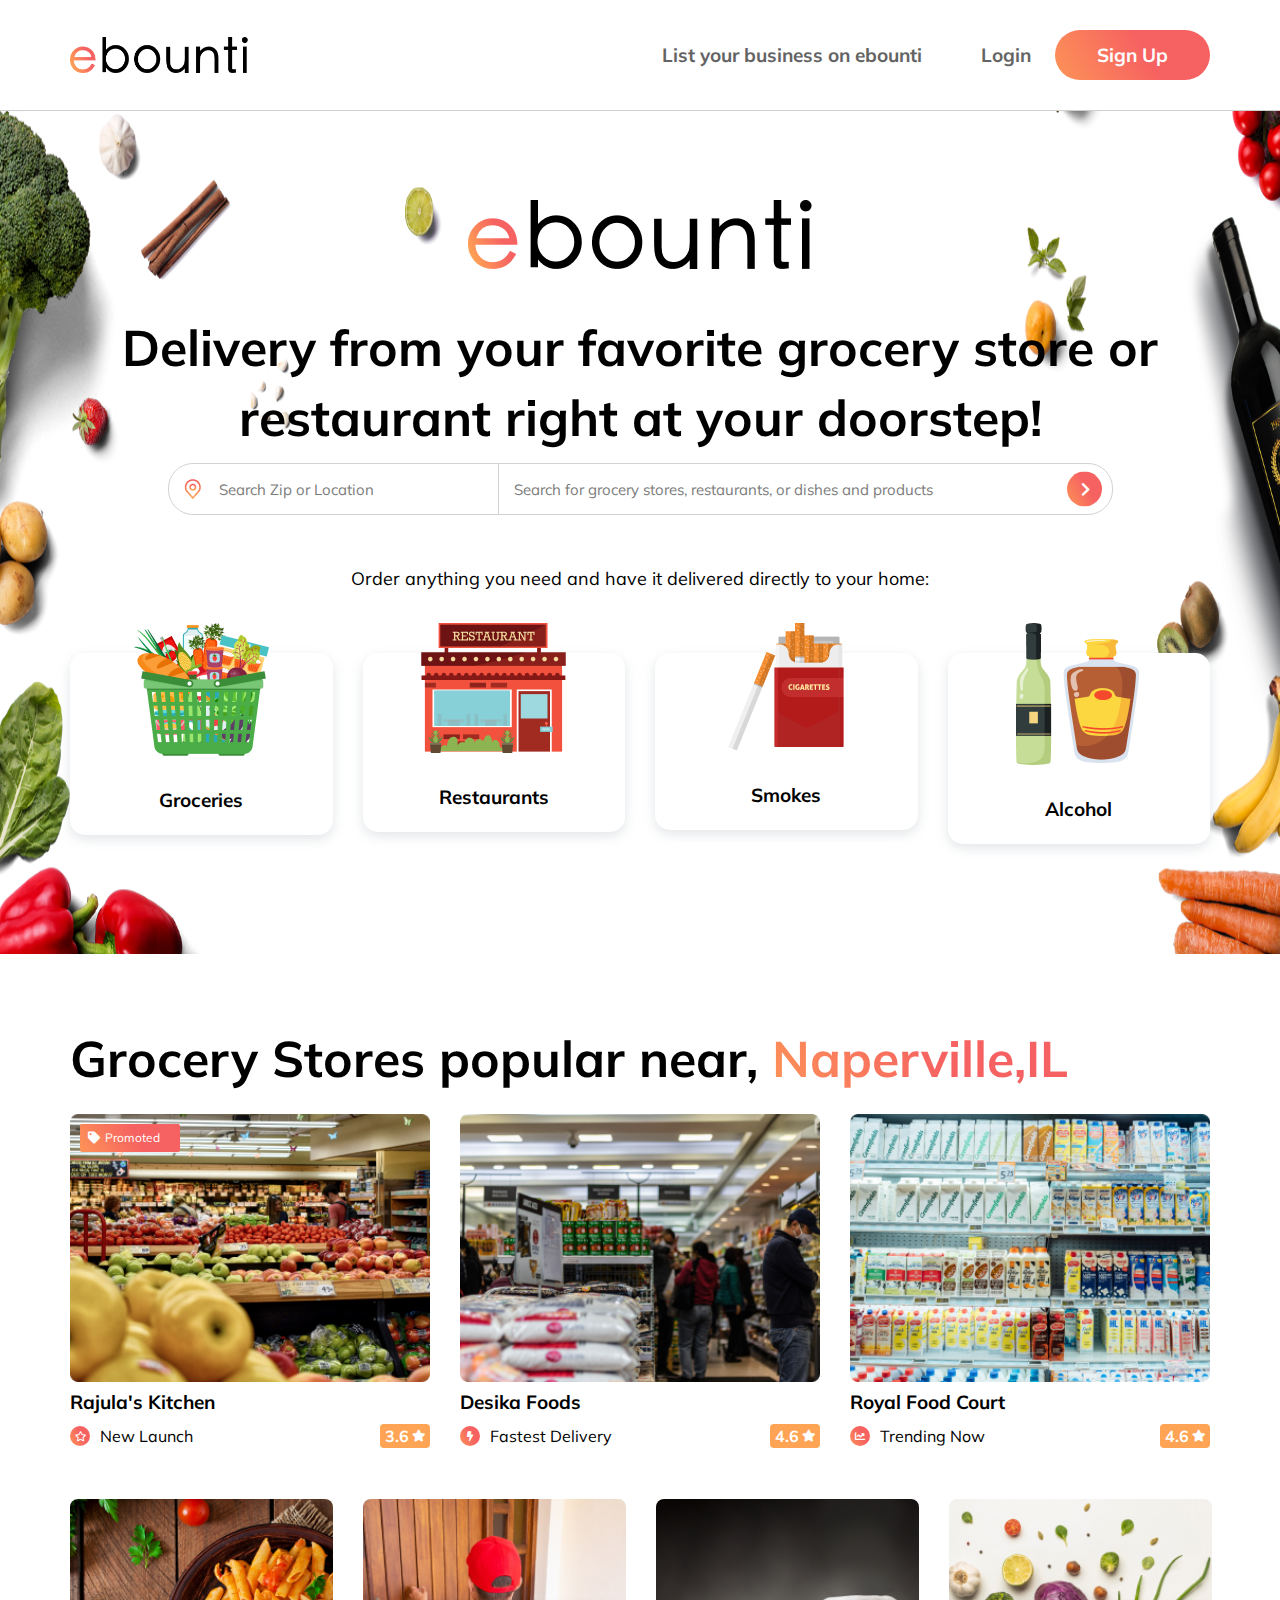
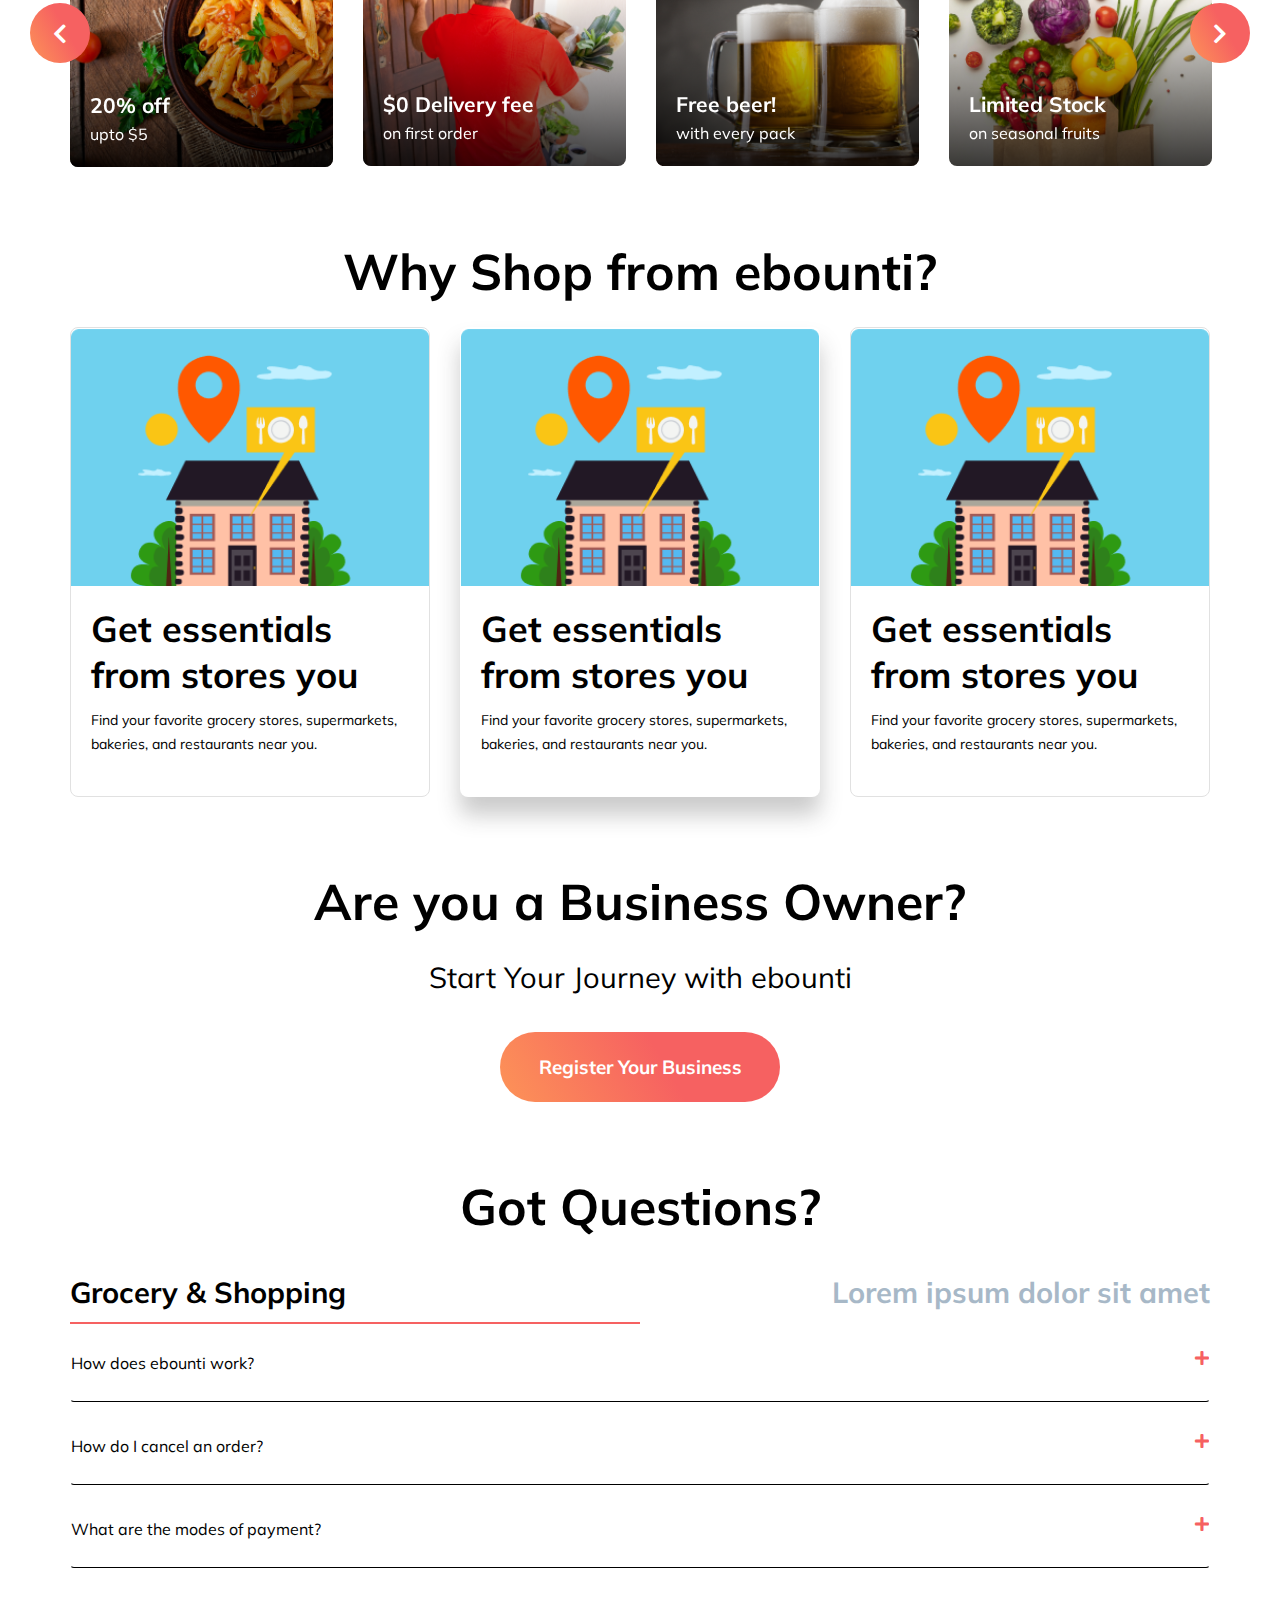
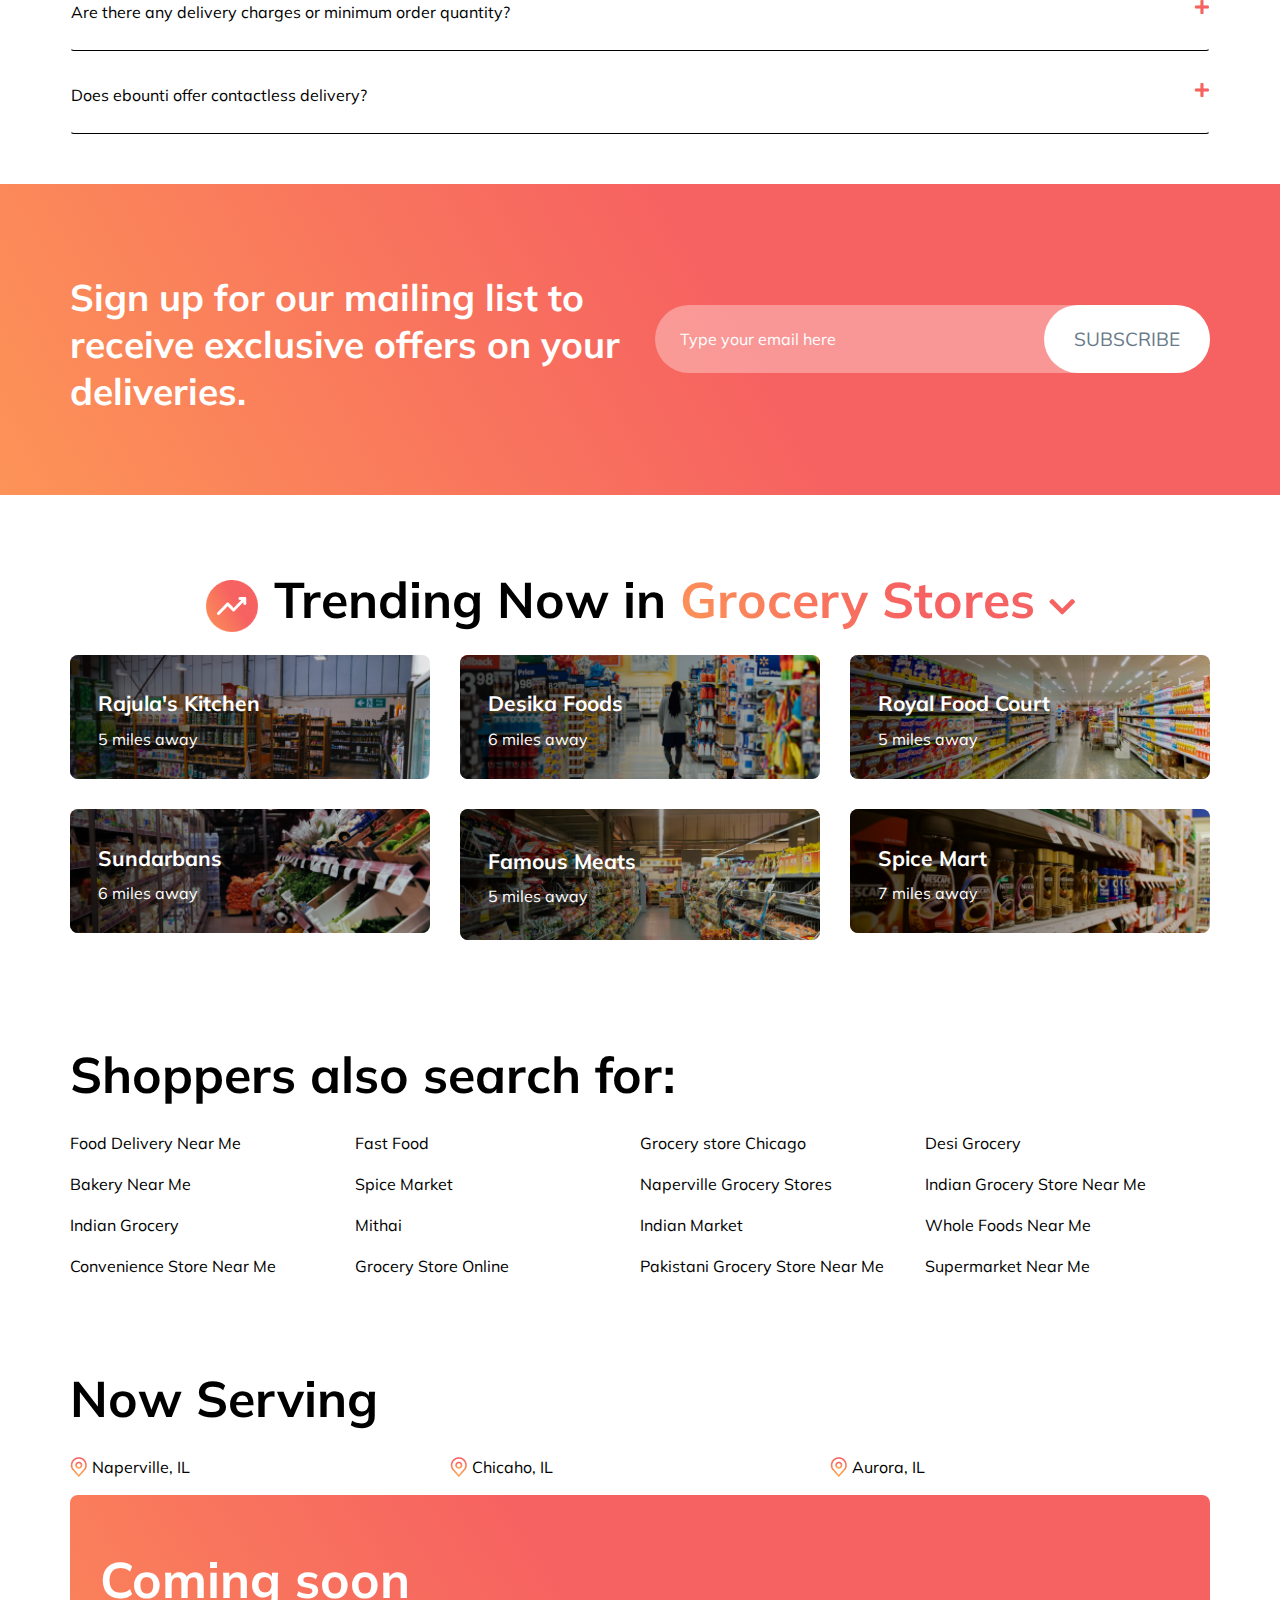
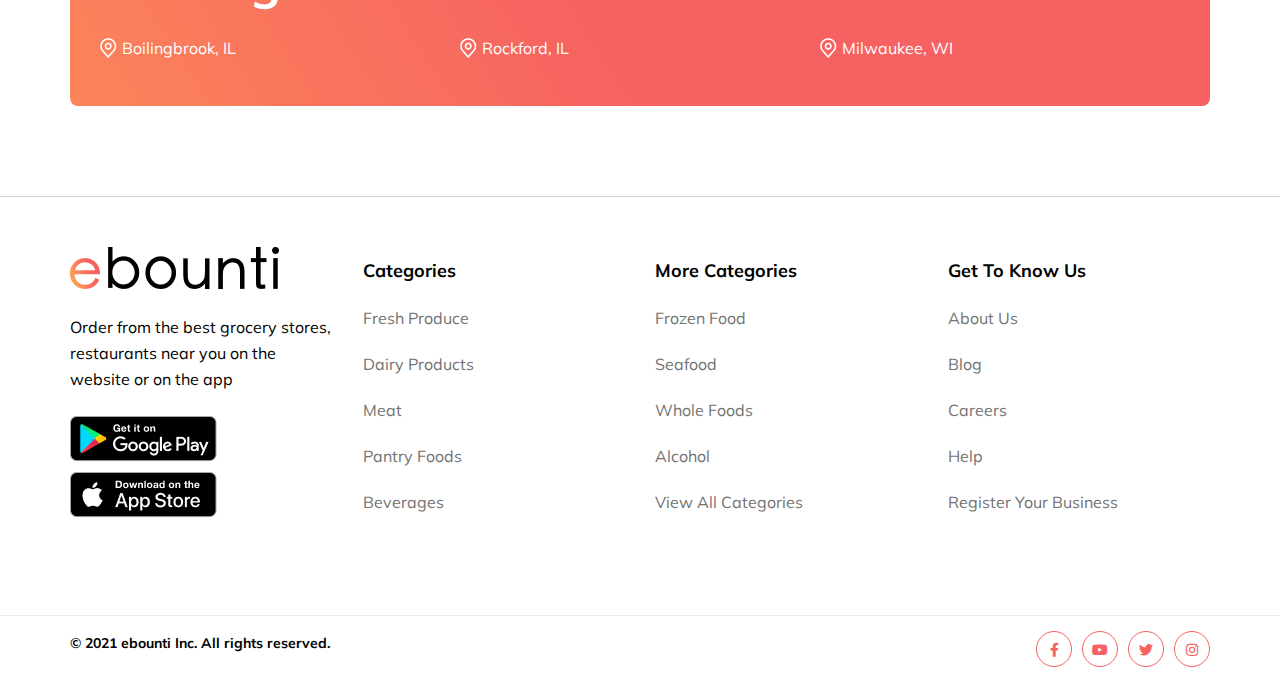
==== index.html @ 3bdd0baf "start project" ====
<!DOCTYPE html>
<html lang="en">
    <head>
        <meta charset="UTF-8" />
        <meta http-equiv="X-UA-Compatible" content="IE=edge" />
        <meta name="viewport" content="width=device-width, initial-scale=1.0" />
        <title>ebounti</title>

        <link rel="stylesheet" href="assets/css/bootstrap.min.css" />
        <link rel="stylesheet" href="assets/css/all.min.css" />
        <link rel="stylesheet" href="assets/css/slick.css" />
        <link rel="stylesheet" href="assets/css/venobox.min.css" />

        <!-- Main CSS -->
        <link rel="stylesheet" href="assets/css/style.css" />

        <!-- Favicon -->
        <link rel="shortcut icon" href="assets/images/favicon.png" type="image/x-icon" />
    </head>
    <body>
        <!-- Header start -->
        <header class="header">
            <div class="container">
                <div class="main-nav">
                    <div class="logo">
                        <a href="index.html">
                            <img src="assets/images/logo.png" alt="brand logo" />
                        </a>
                    </div>
                    <nav class="nav">
                        <ul>
                            <li><a href="#">List your business on ebounti </a></li>
                            <li><a class="login" href="#">Login</a></li>
                            <li><a class="signup" href="#">Sign Up</a></li>
                        </ul>
                    </nav>
                </div>
            </div>
        </header>
        <!-- Header end -->

        <!-- Banner start -->
        <section class="banner" style="background-image: url(assets/images/banner-bg.png);">
            <div class="container">
                <div class="logo text-center">
                    <a href="index.html">
                        <img src="assets/images/logo.png" alt="brand logo" />
                    </a>
                </div>
                <div class="text text-center">
                    <h1>Delivery from your favorite grocery store or restaurant right at your doorstep!</h1>
                </div>

                <form method="POST" class="row">
                    <div class="col-lg-10 col-lg-offset-1">
                        <div class="search">
                            <div class="location">
                                <img src="assets/images/location.png" alt="location icon" />
                                <input type="text" placeholder="Search Zip or Location" />
                                <button class="hidden-lg" type="button"><i class="fas fa-chevron-right"></i></button>
                            </div>
                            <div class="product">
                                <input type="text" placeholder="Search for grocery stores, restaurants, or dishes and products" />
                                <button type="button"><i class="fas fa-chevron-right"></i></button>
                            </div>
                        </div>
                    </div>
                </form>

                <div class="category">
                    <h4 class="text-center">Order anything you need and have it delivered directly to your home:</h4>
                    <div class="row">
                        <div class="col-lg-3">
                            <a href="#">
                                <div class="category-item">
                                    <img src="assets/images/cat-1.png" alt="category item" />
                                    <h3>Groceries</h3>
                                </div>
                            </a>
                        </div>
                        <div class="col-lg-3">
                            <a href="#">
                                <div class="category-item">
                                    <img src="assets/images/cat-2.png" alt="category item" />
                                    <h3>Restaurants</h3>
                                </div>
                            </a>
                        </div>
                        <div class="col-lg-3">
                            <a href="#">
                                <div class="category-item">
                                    <img src="assets/images/cat-3.png" alt="category item" />
                                    <h3>Smokes</h3>
                                </div>
                            </a>
                        </div>
                        <div class="col-lg-3">
                            <a href="#">
                                <div class="category-item">
                                    <img src="assets/images/cat-4.png" alt="category item" />
                                    <h3>Alcohol</h3>
                                </div>
                            </a>
                        </div>
                    </div>
                </div>
            </div>
        </section>
        <!-- Banner end -->

        <!-- Store start -->
        <section class="store">
            <div class="container">
                <div class="section-title">
                    <h2>Grocery Stores popular near, <span>Naperville,IL</span></h2>
                </div>
                <div class="row populer-near">
                    <div class="col-xs-4">
                        <div class="store-item">
                            <div class="img">
                                <span class="promoted">
                                    <i class="fas fa-tag"></i>
                                    <span>Promoted</span>
                                </span>
                                <a href="#">
                                    <img src="assets/images/shop-1.png" alt="shop image" />
                                </a>
                            </div>
                            <div class="text">
                                <h4>
                                    <a href="#">Rajula's Kitchen</a>
                                </h4>
                                <div class="bottom">
                                    <i class="far fa-star"></i>
                                    <p>New Launch</p>
                                    <div class="stars">
                                        <span>3.6</span>
                                        <i class="fas fa-star"></i>
                                    </div>
                                </div>
                            </div>
                        </div>
                    </div>
                    <div class="col-xs-4">
                        <div class="store-item">
                            <div class="img">
                                <a href="#">
                                    <img src="assets/images/shop-2.png" alt="shop image" />
                                </a>
                            </div>
                            <div class="text">
                                <h4>
                                    <a href="#">Desika Foods</a>
                                </h4>
                                <div class="bottom">
                                    <i class="fas fa-bolt"></i>
                                    <p>Fastest Delivery</p>
                                    <div class="stars">
                                        <span>4.6</span>
                                        <i class="fas fa-star"></i>
                                    </div>
                                </div>
                            </div>
                        </div>
                    </div>
                    <div class="col-xs-4">
                        <div class="store-item">
                            <div class="img">
                                <a href="#">
                                    <img src="assets/images/shop-3.png" alt="shop image" />
                                </a>
                            </div>
                            <div class="text">
                                <h4>
                                    <a href="#">Royal Food Court</a>
                                </h4>
                                <div class="bottom">
                                    <i class="fas fa-chart-line"></i>
                                    <p>Trending Now</p>
                                    <div class="stars">
                                        <span>4.6</span>
                                        <i class="fas fa-star"></i>
                                    </div>
                                </div>
                            </div>
                        </div>
                    </div>
                </div>
                <div class="row slider">
                    <div class="col">
                        <a href="#">
                            <div class="img">
                                <img src="assets/images/fa-1.png" alt="facility" />
                                <div class="overlay">
                                    <div class="text">
                                        <h4>20% off</h4>
                                        <p>upto $5</p>
                                    </div>
                                </div>
                            </div>
                        </a>
                    </div>
                    <div class="col">
                        <a href="#">
                            <div class="img">
                                <img src="assets/images/fa-2.png" alt="facility" />
                                <div class="overlay">
                                    <div class="text">
                                        <h4>$0 Delivery fee</h4>
                                        <p>on first order</p>
                                    </div>
                                </div>
                            </div>
                        </a>
                    </div>
                    <div class="col">
                        <a href="#">
                            <div class="img">
                                <img src="assets/images/fa-3.png" alt="facility" />
                                <div class="overlay">
                                    <div class="text">
                                        <h4>Free beer!</h4>
                                        <p>with every pack</p>
                                    </div>
                                </div>
                            </div>
                        </a>
                    </div>
                    <div class="col">
                        <a href="#">
                            <div class="img">
                                <img src="assets/images/fa-4.png" alt="facility" />
                                <div class="overlay">
                                    <div class="text">
                                        <h4>Limited Stock</h4>
                                        <p>on seasonal fruits</p>
                                    </div>
                                </div>
                            </div>
                        </a>
                    </div>

                    <div class="col">
                        <a href="#">
                            <div class="img">
                                <img src="assets/images/fa-2.png" alt="facility" />
                                <div class="overlay">
                                    <div class="text">
                                        <h4>$0 Delivery fee</h4>
                                        <p>on first order</p>
                                    </div>
                                </div>
                            </div>
                        </a>
                    </div>
                </div>
            </div>
        </section>
        <!-- Store end -->

        <!-- Why shop start -->
        <section class="why-shop">
            <div class="container">
                <div class="section-title">
                    <h2 class="text-center">Why Shop from ebounti?</h2>
                </div>
                <div class="row">
                    <div class="col-lg-4">
                        <div class="why-shop-item">
                            <a href="#">
                                <div class="img">
                                    <img src="assets/images/why-shop-1.png" alt="why shop image" />
                                </div>
                                <div class="text">
                                    <h4>
                                        Get essentials from stores you
                                    </h4>
                                    <p>Find your favorite grocery stores, supermarkets, bakeries, and restaurants near you.</p>
                                </div>
                            </a>
                        </div>
                    </div>
                    <div class="col-lg-4">
                        <div class="why-shop-item active">
                            <a href="#">
                                <div class="img">
                                    <img src="assets/images/why-shop-1.png" alt="why shop image" />
                                </div>
                                <div class="text">
                                    <h4>
                                        Get essentials from stores you
                                    </h4>
                                    <p>Find your favorite grocery stores, supermarkets, bakeries, and restaurants near you.</p>
                                </div>
                            </a>
                        </div>
                    </div>
                    <div class="col-lg-4">
                        <div class="why-shop-item">
                            <a href="#">
                                <div class="img">
                                    <img src="assets/images/why-shop-1.png" alt="why shop image" />
                                </div>
                                <div class="text">
                                    <h4>
                                        Get essentials from stores you
                                    </h4>
                                    <p>Find your favorite grocery stores, supermarkets, bakeries, and restaurants near you.</p>
                                </div>
                            </a>
                        </div>
                    </div>
                </div>
            </div>
        </section>
        <!-- Why shop end -->

        <!-- Register start -->
        <section class="register-area">
            <div class="container">
                <div class="section-title">
                    <h2 class="text-center">Are you a Business Owner?</h2>
                </div>
                <div class="text text-center">
                    <p>Start Your Journey with ebounti</p>
                    <a href="#">Register Your Business</a>
                </div>
            </div>
        </section>
        <!-- Register end -->

        <!-- FAQ start -->
        <section class="faq">
            <div class="container">
                <div class="section-title">
                    <h2 class="text-center">Got Questions?</h2>
                </div>

                <div class="question-tab">
                    <ul>
                        <li data-tab="one" class="active">Grocery & Shopping</li>
                        <li data-tab="two">Lorem ipsum dolor sit amet</li>
                    </ul>
                </div>

                <div class="question-content">
                    <div class="question-group one active">
                        <div class="panel-group" id="accordion">
                            <div class="panel panel-default">
                                <div class="panel-heading">
                                    <a class="accordion-toggle" data-toggle="collapse" data-parent="#accordion" href="#one">
                                        <span>How does ebounti work?</span>
                                        <i class="fas fa-plus"></i>
                                    </a>
                                </div>
                                <div id="one" class="panel-collapse collapse">
                                    <div class="panel-body">
                                        Anim pariatur cliche reprehenderit, enim eiusmod high life accusamus terry richardson ad squid. 3 wolf moon officia aute, non cupidatat skateboard dolor brunch. Food truck quinoa nesciunt laborum
                                        eiusmod. Brunch 3 wolf moon tempor, sunt aliqua put a bird on it squid single-origin coffee nulla assumenda shoreditch et. Nihil anim keffiyeh helvetica, craft beer labore wes anderson cred nesciunt
                                        sapiente ea proident. Ad vegan excepteur butcher vice lomo. Leggings occaecat craft beer farm-to-table, raw denim aesthetic synth nesciunt you probably haven't heard of them accusamus labore
                                        sustainable VHS.
                                    </div>
                                </div>
                            </div>
                            <div class="panel panel-default">
                                <div class="panel-heading">
                                    <a class="accordion-toggle" data-toggle="collapse" data-parent="#accordion" href="#two">
                                        <span>How do I cancel an order?</span>
                                        <i class="fas fa-plus"></i>
                                    </a>
                                </div>
                                <div id="two" class="panel-collapse collapse">
                                    <div class="panel-body">
                                        Anim pariatur cliche reprehenderit, enim eiusmod high life accusamus terry richardson ad squid. 3 wolf moon officia aute, non cupidatat skateboard dolor brunch. Food truck quinoa nesciunt laborum
                                        eiusmod. Brunch 3 wolf moon tempor, sunt aliqua put a bird on it squid single-origin coffee nulla assumenda shoreditch et. Nihil anim keffiyeh helvetica, craft beer labore wes anderson cred nesciunt
                                        sapiente ea proident. Ad vegan excepteur butcher vice lomo. Leggings occaecat craft beer farm-to-table, raw denim aesthetic synth nesciunt you probably haven't heard of them accusamus labore
                                        sustainable VHS.
                                    </div>
                                </div>
                            </div>
                            <div class="panel panel-default">
                                <div class="panel-heading">
                                    <a class="accordion-toggle" data-toggle="collapse" data-parent="#accordion" href="#three">
                                        <span>What are the modes of payment?</span>
                                        <i class="fas fa-plus"></i>
                                    </a>
                                </div>
                                <div id="three" class="panel-collapse collapse">
                                    <div class="panel-body">
                                        Anim pariatur cliche reprehenderit, enim eiusmod high life accusamus terry richardson ad squid. 3 wolf moon officia aute, non cupidatat skateboard dolor brunch. Food truck quinoa nesciunt laborum
                                        eiusmod. Brunch 3 wolf moon tempor, sunt aliqua put a bird on it squid single-origin coffee nulla assumenda shoreditch et. Nihil anim keffiyeh helvetica, craft beer labore wes anderson cred nesciunt
                                        sapiente ea proident. Ad vegan excepteur butcher vice lomo. Leggings occaecat craft beer farm-to-table, raw denim aesthetic synth nesciunt you probably haven't heard of them accusamus labore
                                        sustainable VHS.
                                    </div>
                                </div>
                            </div>
                            <div class="panel panel-default">
                                <div class="panel-heading">
                                    <a class="accordion-toggle" data-toggle="collapse" data-parent="#accordion" href="#four">
                                        <span>Are there any delivery charges or minimum order quantity?</span>
                                        <i class="fas fa-plus"></i>
                                    </a>
                                </div>
                                <div id="four" class="panel-collapse collapse">
                                    <div class="panel-body">
                                        Anim pariatur cliche reprehenderit, enim eiusmod high life accusamus terry richardson ad squid. 3 wolf moon officia aute, non cupidatat skateboard dolor brunch. Food truck quinoa nesciunt laborum
                                        eiusmod. Brunch 3 wolf moon tempor, sunt aliqua put a bird on it squid single-origin coffee nulla assumenda shoreditch et. Nihil anim keffiyeh helvetica, craft beer labore wes anderson cred nesciunt
                                        sapiente ea proident. Ad vegan excepteur butcher vice lomo. Leggings occaecat craft beer farm-to-table, raw denim aesthetic synth nesciunt you probably haven't heard of them accusamus labore
                                        sustainable VHS.
                                    </div>
                                </div>
                            </div>
                            <div class="panel panel-default">
                                <div class="panel-heading">
                                    <a class="accordion-toggle" data-toggle="collapse" data-parent="#accordion" href="#five">
                                        <span>Does ebounti offer contactless delivery?</span>
                                        <i class="fas fa-plus"></i>
                                    </a>
                                </div>
                                <div id="five" class="panel-collapse collapse">
                                    <div class="panel-body">
                                        Anim pariatur cliche reprehenderit, enim eiusmod high life accusamus terry richardson ad squid. 3 wolf moon officia aute, non cupidatat skateboard dolor brunch. Food truck quinoa nesciunt laborum
                                        eiusmod. Brunch 3 wolf moon tempor, sunt aliqua put a bird on it squid single-origin coffee nulla assumenda shoreditch et. Nihil anim keffiyeh helvetica, craft beer labore wes anderson cred nesciunt
                                        sapiente ea proident. Ad vegan excepteur butcher vice lomo. Leggings occaecat craft beer farm-to-table, raw denim aesthetic synth nesciunt you probably haven't heard of them accusamus labore
                                        sustainable VHS.
                                    </div>
                                </div>
                            </div>
                        </div>
                    </div>
                    <div class="question-group two">
                        <div class="panel-group" id="accordion-2">
                            <div class="panel panel-default">
                                <div class="panel-heading">
                                    <a class="accordion-toggle" data-toggle="collapse" data-parent="#accordion-2" href="#nine">
                                        <span>Are there any delivery charges or minimum order quantity?</span>
                                        <i class="fas fa-plus"></i>
                                    </a>
                                </div>
                                <div id="nine" class="panel-collapse collapse">
                                    <div class="panel-body">
                                        Anim pariatur cliche reprehenderit, enim eiusmod high life accusamus terry richardson ad squid. 3 wolf moon officia aute, non cupidatat skateboard dolor brunch. Food truck quinoa nesciunt laborum
                                        eiusmod. Brunch 3 wolf moon tempor, sunt aliqua put a bird on it squid single-origin coffee nulla assumenda shoreditch et. Nihil anim keffiyeh helvetica, craft beer labore wes anderson cred nesciunt
                                        sapiente ea proident. Ad vegan excepteur butcher vice lomo. Leggings occaecat craft beer farm-to-table, raw denim aesthetic synth nesciunt you probably haven't heard of them accusamus labore
                                        sustainable VHS.
                                    </div>
                                </div>
                            </div>
                            <div class="panel panel-default">
                                <div class="panel-heading">
                                    <a class="accordion-toggle" data-toggle="collapse" data-parent="#accordion-2" href="#seven">
                                        <span>How do I cancel an order?</span>
                                        <i class="fas fa-plus"></i>
                                    </a>
                                </div>
                                <div id="seven" class="panel-collapse collapse">
                                    <div class="panel-body">
                                        Anim pariatur cliche reprehenderit, enim eiusmod high life accusamus terry richardson ad squid. 3 wolf moon officia aute, non cupidatat skateboard dolor brunch. Food truck quinoa nesciunt laborum
                                        eiusmod. Brunch 3 wolf moon tempor, sunt aliqua put a bird on it squid single-origin coffee nulla assumenda shoreditch et. Nihil anim keffiyeh helvetica, craft beer labore wes anderson cred nesciunt
                                        sapiente ea proident. Ad vegan excepteur butcher vice lomo. Leggings occaecat craft beer farm-to-table, raw denim aesthetic synth nesciunt you probably haven't heard of them accusamus labore
                                        sustainable VHS.
                                    </div>
                                </div>
                            </div>
                            <div class="panel panel-default">
                                <div class="panel-heading">
                                    <a class="accordion-toggle" data-toggle="collapse" data-parent="#accordion-2" href="#six">
                                        <span>How does ebounti work?</span>
                                        <i class="fas fa-plus"></i>
                                    </a>
                                </div>
                                <div id="six" class="panel-collapse collapse">
                                    <div class="panel-body">
                                        Anim pariatur cliche reprehenderit, enim eiusmod high life accusamus terry richardson ad squid. 3 wolf moon officia aute, non cupidatat skateboard dolor brunch. Food truck quinoa nesciunt laborum
                                        eiusmod. Brunch 3 wolf moon tempor, sunt aliqua put a bird on it squid single-origin coffee nulla assumenda shoreditch et. Nihil anim keffiyeh helvetica, craft beer labore wes anderson cred nesciunt
                                        sapiente ea proident. Ad vegan excepteur butcher vice lomo. Leggings occaecat craft beer farm-to-table, raw denim aesthetic synth nesciunt you probably haven't heard of them accusamus labore
                                        sustainable VHS.
                                    </div>
                                </div>
                            </div>
                            <div class="panel panel-default">
                                <div class="panel-heading">
                                    <a class="accordion-toggle" data-toggle="collapse" data-parent="#accordion-2" href="#eight">
                                        <span>What are the modes of payment?</span>
                                        <i class="fas fa-plus"></i>
                                    </a>
                                </div>
                                <div id="eight" class="panel-collapse collapse">
                                    <div class="panel-body">
                                        Anim pariatur cliche reprehenderit, enim eiusmod high life accusamus terry richardson ad squid. 3 wolf moon officia aute, non cupidatat skateboard dolor brunch. Food truck quinoa nesciunt laborum
                                        eiusmod. Brunch 3 wolf moon tempor, sunt aliqua put a bird on it squid single-origin coffee nulla assumenda shoreditch et. Nihil anim keffiyeh helvetica, craft beer labore wes anderson cred nesciunt
                                        sapiente ea proident. Ad vegan excepteur butcher vice lomo. Leggings occaecat craft beer farm-to-table, raw denim aesthetic synth nesciunt you probably haven't heard of them accusamus labore
                                        sustainable VHS.
                                    </div>
                                </div>
                            </div>
                            
                            <div class="panel panel-default">
                                <div class="panel-heading">
                                    <a class="accordion-toggle" data-toggle="collapse" data-parent="#accordion-2" href="#ten">
                                        <span>Does ebounti offer contactless delivery?</span>
                                        <i class="fas fa-plus"></i>
                                    </a>
                                </div>
                                <div id="ten" class="panel-collapse collapse">
                                    <div class="panel-body">
                                        Anim pariatur cliche reprehenderit, enim eiusmod high life accusamus terry richardson ad squid. 3 wolf moon officia aute, non cupidatat skateboard dolor brunch. Food truck quinoa nesciunt laborum
                                        eiusmod. Brunch 3 wolf moon tempor, sunt aliqua put a bird on it squid single-origin coffee nulla assumenda shoreditch et. Nihil anim keffiyeh helvetica, craft beer labore wes anderson cred nesciunt
                                        sapiente ea proident. Ad vegan excepteur butcher vice lomo. Leggings occaecat craft beer farm-to-table, raw denim aesthetic synth nesciunt you probably haven't heard of them accusamus labore
                                        sustainable VHS.
                                    </div>
                                </div>
                            </div>
                        </div>
                    </div>
                </div>
            </div>
        </section>
        <!-- FAQ end -->

        <!-- Subscription start -->
        <section class="subscription">
            <div class="container">
                <div class="content">
                    <div class="text">
                        <h3>Sign up for our mailing list to receive exclusive offers on your deliveries.</h3>
                    </div>
                    <div class="form">
                        <form>
                            <input type="email" placeholder="Type your email here" />
                            <button type="submit">SUBSCRIBE</button>
                        </form>
                    </div>
                </div>
            </div>
        </section>
        <!-- Subscription end -->

        <!-- Trending start -->
        <section class="trending">
            <div class="container">
                <div class="section-title">
                    <h2 class="text-center">
                        <img src="assets/images/tranding.png" alt="trending icon" /> Trending Now in <span>Grocery Stores <i class="fas fa-chevron-down"></i></span>
                    </h2>
                </div>
                <div class="row trending-content">
                    <div class="col">
                        <div class="item">
                            <a href="#">
                                <img src="assets/images/tr-1.png" alt="trending image" />
                                <div class="overlay">
                                    <div class="text">
                                        <h5>Rajula's Kitchen</h5>
                                        <p>5 miles away</p>
                                    </div>
                                </div>
                            </a>
                        </div>
                    </div>
                    <div class="col">
                        <div class="item">
                            <a href="#">
                                <img src="assets/images/tr-2.png" alt="trending image" />
                                <div class="overlay">
                                    <div class="text">
                                        <h5>Desika Foods</h5>
                                        <p>6 miles away</p>
                                    </div>
                                </div>
                            </a>
                        </div>
                    </div>
                    <div class="col">
                        <div class="item">
                            <a href="#">
                                <img src="assets/images/tr-3.png" alt="trending image" />
                                <div class="overlay">
                                    <div class="text">
                                        <h5>Royal Food Court</h5>
                                        <p>5 miles away</p>
                                    </div>
                                </div>
                            </a>
                        </div>
                    </div>
                    <div class="col">
                        <div class="item">
                            <a href="#">
                                <img src="assets/images/tr-4.png" alt="trending image" />
                                <div class="overlay">
                                    <div class="text">
                                        <h5>Sundarbans</h5>
                                        <p>6 miles away</p>
                                    </div>
                                </div>
                            </a>
                        </div>
                    </div>
                    <div class="col">
                        <div class="item">
                            <a href="#">
                                <img src="assets/images/tr-5.png" alt="trending image" />
                                <div class="overlay">
                                    <div class="text">
                                        <h5>Famous Meats</h5>
                                        <p>5 miles away</p>
                                    </div>
                                </div>
                            </a>
                        </div>
                    </div>
                    <div class="col">
                        <div class="item">
                            <a href="#">
                                <img src="assets/images/tr-6.png" alt="trending image" />
                                <div class="overlay">
                                    <div class="text">
                                        <h5>Spice Mart</h5>
                                        <p>7 miles away</p>
                                    </div>
                                </div>
                            </a>
                        </div>
                    </div>
                </div>
            </div>
        </section>
        <!-- Trending end -->

        <!-- Search for start -->
        <section class="search-for">
            <div class="container">
                <div class="section-title">
                    <h2>Shoppers also search for:</h2>
                </div>
                <div class="content">
                    <ul>
                        <li>
                            <a href="#">Food Delivery Near Me</a>
                        </li>
                        <li>
                            <a href="#">Fast Food</a>
                        </li>
                        <li>
                            <a href="#">Grocery store Chicago</a>
                        </li>
                        <li>
                            <a href="#">Desi Grocery</a>
                        </li>
                        <li>
                            <a href="#">Bakery Near Me</a>
                        </li>
                        <li>
                            <a href="#">Spice Market</a>
                        </li>
                        <li>
                            <a href="#">Naperville Grocery Stores</a>
                        </li>
                        <li>
                            <a href="#">Indian Grocery Store Near Me</a>
                        </li>
                        <li>
                            <a href="#">Indian Grocery</a>
                        </li>
                        <li>
                            <a href="#">Mithai</a>
                        </li>
                        <li>
                            <a href="#">Indian Market</a>
                        </li>
                        <li>
                            <a href="#">Whole Foods Near Me</a>
                        </li>
                        <li>
                            <a href="#">Convenience Store Near Me</a>
                        </li>
                        <li>
                            <a href="#">Grocery Store Online</a>
                        </li>
                        <li>
                            <a href="#">Pakistani Grocery Store Near Me</a>
                        </li>
                        <li>
                            <a href="#">Supermarket Near Me</a>
                        </li>
                    </ul>
                </div>
            </div>
        </section>
        <!-- Search for end -->

        <!-- New Serving start -->
        <section class="new-serving">
            <div class="container">
                <div class="section-title">
                    <h2>Now Serving</h2>
                </div>

                <div class="content">
                    <ul>
                        <li>
                            <a href="#">
                                <img src="assets/images/location.png" alt="location icon" />
                                <span>Naperville, IL</span>
                            </a>
                        </li>
                        <li>
                            <a href="#">
                                <img src="assets/images/location.png" alt="location icon" />
                                <span>Chicaho, IL</span>
                            </a>
                        </li>
                        <li>
                            <a href="#">
                                <img src="assets/images/location.png" alt="location icon" />
                                <span>Aurora, IL</span>
                            </a>
                        </li>
                    </ul>
                </div>
            </div>
        </section>
        <!-- New Serving end -->

        <!-- Coming start -->
        <section class="coming-soon">
            <div class="container">
                <div class="content">
                    <div class="section-title">
                        <h2>Coming soon</h2>
                    </div>
                    <ul>
                        <li>
                            <a href="#">
                                <img src="assets/images/location-white.png" alt="location icon" />
                                <span>Boilingbrook, IL</span>
                            </a>
                        </li>
                        <li>
                            <a href="#">
                                <img src="assets/images/location-white.png" alt="location icon" />
                                <span>Rockford, IL</span>
                            </a>
                        </li>
                        <li>
                            <a href="#">
                                <img src="assets/images/location-white.png" alt="location icon" />
                                <span>Milwaukee, WI</span>
                            </a>
                        </li>
                    </ul>
                </div>
            </div>
        </section>
        <!-- Coming end -->

        <!-- Footer start -->
        <footer class="footer">
            <div class="container">
                <div class="top">
                    <div class="row">
                        <div class="col-lg-3">
                            <div class="logo">
                                <a href="#" class="footer-logo">
                                    <img src="assets/images/footer-logo.png" alt="footer logo" />
                                </a>
                                <p>Order from the best grocery stores, restaurants near you on the website or on the app</p>
                                <div class="app">
                                    <a href="#">
                                        <img src="assets/images/google-play.png" alt="google-play" />
                                    </a>
                                    <a href="#">
                                        <img src="assets/images/app-store.png" alt="google-play" />
                                    </a>
                                </div>
                            </div>
                        </div>
                        <div class="col-lg-3">
                            <div class="item">
                                <h4>Categories</h4>
                                <ul>
                                    <li><a href="#">Fresh Produce</a></li>
                                    <li><a href="#">Dairy Products</a></li>
                                    <li><a href="#">Meat</a></li>
                                    <li><a href="#">Pantry Foods</a></li>
                                    <li><a href="#">Beverages</a></li>
                                </ul>
                            </div>
                        </div>
                        <div class="col-lg-3">
                            <div class="item">
                                <h4>More Categories</h4>
                                <ul>
                                    <li><a href="#">Frozen Food</a></li>
                                    <li><a href="#">Seafood</a></li>
                                    <li><a href="#">Whole Foods</a></li>
                                    <li><a href="#">Alcohol</a></li>
                                    <li><a href="#">View All Categories</a></li>
                                </ul>
                            </div>
                        </div>
                        <div class="col-lg-3">
                            <div class="item">
                                <h4>Get To Know Us</h4>
                                <ul>
                                    <li><a href="#">About Us</a></li>
                                    <li><a href="#">Blog</a></li>
                                    <li><a href="#">Careers</a></li>
                                    <li><a href="#">Help</a></li>
                                    <li><a href="#">Register Your Business</a></li>
                                </ul>
                            </div>
                        </div>
                    </div>
                </div>
            </div>
            <div class="copyright">
                <div class="container">
                    <div class="content">
                        <p>© 2021 ebounti Inc. All rights reserved.</p>
                        <ul>
                            <li>
                                <a href="#">
                                    <i class="fab fa-facebook-f"></i>
                                </a>
                            </li>
                            <li>
                                <a href="#">
                                    <i class="fab fa-youtube"></i>
                                </a>
                            </li>
                            <li>
                                <a href="#">
                                    <i class="fab fa-twitter"></i>
                                </a>
                            </li>
                            <li>
                                <a href="#">
                                    <i class="fab fa-instagram"></i>
                                </a>
                            </li>
                        </ul>
                    </div>
                </div>
            </div>
        </footer>
        <!-- Footer end -->

        <!-- Scripts -->
        <script src="assets/js/jquery.2.2.4.min.js"></script>
        <script src="assets/js/bootstrap.min.js"></script>
        <script src="assets/js/mixitup.min.js"></script>
        <script src="assets/js/slick.min.js"></script>
        <script src="assets/js/venobox.min.js"></script>
        <script src="assets/js/custom.js"></script>
    </body>
</html>
---- assets/css/style.css ----
@import url("https://fonts.googleapis.com/css2?family=Mulish:wght@300;400;500;600;700&display=swap");
* {
  padding: 0;
  margin: 0;
}

html,
body {
  height: 100%;
  font-family: "Mulish", sans-serif;
  font-size: 16px;
  font-weight: 400;
  line-height: 26px;
  color: #000;
  -webkit-font-smoothing: antialiased;
  -moz-osx-font-smoothing: grayscale;
}

h1,
h2,
h3,
h4,
h5,
h6 {
  font-family: "Mulish", sans-serif;
  font-weight: 700;
}

iframe {
  border: none;
}

a,
b,
div,
ul,
li {
  -webkit-tap-highlight-color: rgba(0, 0, 0, 0);
  -webkit-tap-highlight-color: transparent;
  -moz-outline-: none;
}

input,
input:hover,
input:focus,
input:active,
textarea,
textarea:hover,
textarea:focus,
textarea:active,
select:focus,
select:hover {
  -moz-outline: none;
  outline: none;
  -webkit-box-shadow: none;
          box-shadow: none;
}

img:not([draggable]),
embed,
object,
video {
  max-width: 100%;
  height: auto;
}

a {
  text-decoration: none;
  outline: 0;
}

a:active,
a:focus,
a:hover,
a:visited {
  text-decoration: none;
  outline: 0;
}

:focus {
  outline: none;
}

img {
  border: none;
  max-width: 100%;
  height: auto;
}

button:focus {
  -moz-outline: none;
  outline: none;
  -webkit-box-shadow: none;
          box-shadow: none;
}

.section {
  padding: 12rem 0;
}

.section-top {
  padding: 12rem 0 0;
}

.section-bottom {
  padding: 0 0 12rem 0;
}

.btn.focus, .btn:focus {
  border: 1px solid transparent;
}

.form-control:focus,
.btn.focus, .btn:focus {
  color: #495057;
  background-color: #fff;
  outline: 0;
  -webkit-box-shadow: none;
          box-shadow: none;
}

a:focus {
  outline: 0px solid;
}

.fix {
  overflow: hidden;
}

p {
  margin: 0 0 24px;
}

a {
  text-decoration: none;
}

a:hover {
  color: #F66161;
  text-decoration: none;
}

a:active, a:hover {
  outline: 0 none;
  color: #F66161;
}

ul {
  list-style: outside none none;
  margin: 0;
  padding: 0;
}

::-moz-selection {
  background: #F66161;
  text-shadow: none;
}

::selection {
  background: #F66161;
  text-shadow: none;
  color: #ffffff;
}

.section-title h2 {
  margin-bottom: 20px;
  font-size: 50px;
  line-height: 70px;
  font-weight: 700;
}

.section-title h2 span {
  background-image: linear-gradient(240.05deg, #F66161 41.59%, #FFA454 119.55%);
  -webkit-background-clip: text;
  -webkit-text-fill-color: transparent;
}

.section-title h2 i {
  font-size: 30px;
}

.header {
  padding: 30px 0;
  position: fixed;
  top: 0;
  left: 0;
  width: 100%;
  z-index: 999;
  border-bottom: 1px solid #D0D0D0;
  background: #ffffff;
}

.header .logo img {
  max-width: 178px;
}

.header .main-nav {
  display: -webkit-box;
  display: -ms-flexbox;
  display: flex;
  -webkit-box-pack: justify;
      -ms-flex-pack: justify;
          justify-content: space-between;
  -webkit-box-align: center;
      -ms-flex-align: center;
          align-items: center;
}

.header .main-nav .nav ul {
  display: -webkit-box;
  display: -ms-flexbox;
  display: flex;
  -webkit-box-align: center;
      -ms-flex-align: center;
          align-items: center;
}

.header .main-nav .nav ul li {
  margin-left: 24px;
}

.header .main-nav .nav ul li a {
  display: block;
  font-size: 19px;
  font-weight: 700;
  color: #636363;
  -webkit-transition: all 0.4s linear;
  transition: all 0.4s linear;
}

.header .main-nav .nav ul li a:hover {
  color: #F66161;
}

.header .main-nav .nav ul li a.login {
  margin-left: 35px;
}

.header .main-nav .nav ul li a.signup {
  width: 155px;
  height: 50px;
  line-height: 50px;
  text-align: center;
  color: #ffffff;
  border-radius: 35px;
  background-image: linear-gradient(240.05deg, #F66161 41.59%, #FFA454 119.55%);
}

.header .main-nav .nav ul li a.signup:hover {
  color: #ffffff;
}

.banner {
  padding-top: 200px;
  padding-bottom: 100px;
  margin-bottom: 50px;
  background-repeat: no-repeat;
  background-size: 100% 100%;
  background-position: center;
}

.banner .text h1 {
  margin: 44px 0 10px;
  font-size: 50px;
  line-height: 70px;
  font-weight: 700;
}

.banner .search {
  display: -webkit-box;
  display: -ms-flexbox;
  display: flex;
  -webkit-box-pack: justify;
      -ms-flex-pack: justify;
          justify-content: space-between;
  padding: 0;
  border: 1px solid #D2D2D2;
  border-radius: 25px;
}

.banner .search .location {
  position: relative;
  width: 35%;
  position: relative;
  border-right: 1px solid #D2D2D2;
}

.banner .search .location img {
  position: absolute;
  top: 15px;
  left: 15px;
}

.banner .search .location input {
  padding-left: 50px;
}

.banner .search .product {
  position: relative;
  width: 65%;
}

.banner .search .product input {
  padding-left: 15px;
}

.banner .search input {
  width: 100%;
  height: 50px;
  border: 0;
  padding-right: 5px;
  -webkit-box-sizing: border-box;
          box-sizing: border-box;
  background-color: transparent;
}

.banner .search input::-webkit-input-placeholder {
  color: #7B7B7B;
  font-size: 15px;
}

.banner .search input:-ms-input-placeholder {
  color: #7B7B7B;
  font-size: 15px;
}

.banner .search input::-ms-input-placeholder {
  color: #7B7B7B;
  font-size: 15px;
}

.banner .search input::placeholder {
  color: #7B7B7B;
  font-size: 15px;
}

.banner .search button {
  display: inline-block;
  position: absolute;
  width: 35px;
  height: 35px;
  line-height: 35px;
  border: 0;
  border-radius: 50%;
  background-image: linear-gradient(240.05deg, #F66161 41.59%, #FFA454 119.55%);
  color: #ffffff;
  top: 50%;
  right: 10px;
  -webkit-transform: translateY(-50%);
          transform: translateY(-50%);
}

.banner .search button i {
  padding-left: 3px;
  font-size: 15px;
}

.banner .category h4 {
  padding: 40px 0 50px;
  font-size: 18px;
  line-height: 28px;
  font-weight: 400;
  color: #000000;
}

.banner .category .category-item {
  background-color: #ffffff;
  border-radius: 15px;
  text-align: center;
  -webkit-box-shadow: 0px 4px 12px rgba(183, 189, 196, 0.4);
          box-shadow: 0px 4px 12px rgba(183, 189, 196, 0.4);
  -webkit-transition: all linear .2s;
  transition: all linear .2s;
}

.banner .category .category-item img {
  margin-top: -30px;
}

.banner .category .category-item h3 {
  padding: 10px 0 20px;
  font-size: 19px;
  line-height: 29px;
  font-weight: 700;
  color: #000000;
  -webkit-transition: all linear .2s;
  transition: all linear .2s;
}

.banner .category .category-item:hover {
  -webkit-transform: translateY(-6px);
          transform: translateY(-6px);
}

.banner .category .category-item:hover h3 {
  color: #F66161;
}

.store {
  padding-bottom: 50px;
}

.store .store-item {
  margin-bottom: 50px;
}

.store .store-item .img {
  position: relative;
}

.store .store-item .img img {
  width: 100%;
}

.store .store-item .img .promoted {
  display: -webkit-box;
  display: -ms-flexbox;
  display: flex;
  -webkit-box-align: center;
      -ms-flex-align: center;
          align-items: center;
  position: absolute;
  top: 10px;
  left: 10px;
  padding: 0 20px 0 8px;
  height: 28px;
  border-radius: 2px;
  z-index: 9;
  background: linear-gradient(240.05deg, #F66161 41.59%, #FFA454 119.55%), #313131;
  color: #ffffff;
}

.store .store-item .img .promoted i {
  display: block;
  font-size: 12px;
}

.store .store-item .img .promoted span {
  display: block;
  padding-left: 5px;
  font-size: 12px;
}

.store .store-item .text h4 a {
  font-size: 19px;
  font-weight: 700;
  color: #000000;
  -webkit-transition: all linear .2s;
  transition: all linear .2s;
}

.store .store-item .text h4 a:hover {
  color: #F66161;
}

.store .store-item .text .bottom {
  display: -webkit-box;
  display: -ms-flexbox;
  display: flex;
  -webkit-box-align: center;
      -ms-flex-align: center;
          align-items: center;
}

.store .store-item .text .bottom > i {
  display: block;
  width: 20px;
  height: 20px;
  border-radius: 50%;
  font-size: 10px;
  line-height: 20px;
  text-align: center;
  background-image: linear-gradient(240.05deg, #F66161 41.59%, #FFA454 119.55%);
  color: #ffffff;
}

.store .store-item .text .bottom p {
  padding-left: 10px;
  margin-bottom: 0;
  font-size: 12;
}

.store .store-item .text .bottom .stars {
  display: -webkit-box;
  display: -ms-flexbox;
  display: flex;
  -webkit-box-pack: center;
      -ms-flex-pack: center;
          justify-content: center;
  -webkit-box-align: center;
      -ms-flex-align: center;
          align-items: center;
  margin-left: auto;
  width: 50px;
  height: 24px;
  border-radius: 4px;
  background-color: #FFA454;
  color: #ffffff;
}

.store .store-item .text .bottom .stars span {
  display: block;
  margin-right: 3px;
  font-size: 16px;
  font-weight: 700;
}

.store .store-item .text .bottom .stars i {
  font-size: 12px;
}

.store .slider .col {
  padding: 0 15px;
}

.store .slider .img {
  position: relative;
  border-radius: 8px;
  overflow: hidden;
}

.store .slider .img img {
  width: 100%;
}

.store .slider .img .overlay {
  position: absolute;
  top: 0;
  left: 0;
  width: 100%;
  height: 100%;
  z-index: 9;
  display: -webkit-box;
  display: -ms-flexbox;
  display: flex;
  -webkit-box-align: end;
      -ms-flex-align: end;
          align-items: flex-end;
  background-image: -webkit-gradient(linear, left bottom, left top, color-stop(-20.85%, #000000), color-stop(63.03%, rgba(0, 0, 0, 0)));
  background-image: linear-gradient(360deg, #000000 -20.85%, rgba(0, 0, 0, 0) 63.03%);
}

.store .slider .img .overlay .text {
  padding: 20px;
  width: 100%;
  color: #ffffff;
}

.store .slider .img .overlay .text h4 {
  margin: 0;
  font-size: 21px;
  line-height: 32px;
  font-weight: 700;
}

.store .slider .img .overlay .text p {
  margin: 0;
}

.store .slider .slick-arrow {
  width: 60px;
  height: 60px;
  border-radius: 50%;
  border: 0;
  line-height: 66px;
  text-align: center;
  position: absolute;
  top: 50%;
  left: -25px;
  z-index: 9;
  -webkit-transform: translateY(-50%);
          transform: translateY(-50%);
  background: linear-gradient(240.05deg, #F66161 41.59%, #FFA454 119.55%);
  color: #ffffff;
}

.store .slider .slick-arrow i {
  font-size: 22px;
}

.store .slider .slick-arrow.slick-next {
  left: auto;
  right: -25px;
}

.why-shop {
  padding-bottom: 50px;
}

.why-shop .why-shop-item {
  border: 0.6px solid #E1E1E1;
  -webkit-box-sizing: border-box;
          box-sizing: border-box;
  border-radius: 8px;
  -webkit-transition: all linear .3s;
  transition: all linear .3s;
}

.why-shop .why-shop-item.active, .why-shop .why-shop-item:hover {
  -webkit-box-shadow: 0px 17.03px 22.4796px rgba(46, 46, 46, 0.25);
          box-shadow: 0px 17.03px 22.4796px rgba(46, 46, 46, 0.25);
  border-color: transparent;
}

.why-shop .why-shop-item img {
  width: 100%;
  vertical-align: middle;
}

.why-shop .why-shop-item .text {
  padding: 10px 20px 40px;
}

.why-shop .why-shop-item .text h4 {
  font-size: 36px;
  line-height: 46px;
  font-weight: 700;
  color: #000000;
  -webkit-transition: all linear .2s;
  transition: all linear .2s;
}

.why-shop .why-shop-item .text p {
  margin-bottom: 0;
  line-height: 24px;
  font-size: 14px;
  color: #000000;
}

.register-area {
  padding-bottom: 50px;
}

.register-area .text p {
  margin-bottom: 35px;
  line-height: 40px;
  font-size: 29px;
}

.register-area .text a {
  display: inline-block;
  width: 280px;
  height: 70px;
  border-radius: 35px;
  line-height: 70px;
  font-size: 19px;
  font-weight: 700;
  text-align: center;
  background: linear-gradient(240.05deg, #F66161 41.59%, #FFA454 119.55%);
  color: #ffffff;
}

.faq {
  padding-bottom: 50px;
}

.faq .question-tab ul {
  display: -webkit-box;
  display: -ms-flexbox;
  display: flex;
  -webkit-box-pack: justify;
      -ms-flex-pack: justify;
          justify-content: space-between;
}

.faq .question-tab ul li {
  width: 50%;
  font-size: 29px;
  line-height: 40px;
  padding: 10px 0;
  font-weight: 700;
  color: #A7B8C7;
  border-bottom: 2px solid transparent;
  cursor: pointer;
}

.faq .question-tab ul li.active {
  border-bottom: 2px solid #F66161;
  color: #000000;
}

.faq .question-tab ul li:last-child {
  text-align: right;
}

.faq .question-content .question-group:not(.active) {
  display: none;
}

.faq .question-content .panel {
  border-color: transparent;
  border-bottom: .5px solid #000;
  -webkit-box-shadow: none;
          box-shadow: none;
}

.faq .question-content .panel-heading {
  padding: 25px 0;
  background-color: transparent;
}

.faq .question-content .panel-heading a {
  display: -webkit-box;
  display: -ms-flexbox;
  display: flex;
  -webkit-box-pack: justify;
      -ms-flex-pack: justify;
          justify-content: space-between;
  font-size: 16px;
  color: #000000;
  line-height: 26px;
  -webkit-transition: all linear .2s;
  transition: all linear .2s;
}

.faq .question-content .panel-heading a:hover {
  color: #F66161;
}

.faq .question-content .panel-heading a i {
  display: inline-block;
  color: #F66161;
  width: 14px;
  height: 14px;
  -webkit-transition: .2s;
  transition: .2s;
}

.faq .question-content .panel-heading a.active i {
  -webkit-transform: rotate(45deg);
          transform: rotate(45deg);
}

.faq .question-content .panel-body {
  padding-left: 0;
  padding-right: 0;
}

.subscription {
  padding: 70px 0;
  background: linear-gradient(240.05deg, #F66161 41.59%, #FFA454 119.55%);
}

.subscription .content {
  display: -webkit-box;
  display: -ms-flexbox;
  display: flex;
  -webkit-box-align: center;
      -ms-flex-align: center;
          align-items: center;
}

.subscription .content .text {
  width: 50%;
  padding-right: 15px;
}

.subscription .content .text h3 {
  font-size: 37px;
  line-height: 47px;
  font-weight: 700;
  color: #ffffff;
}

.subscription .content .form {
  position: relative;
  width: 50%;
  padding-left: 15px;
}

.subscription .content .form input {
  height: 68px;
  width: 100%;
  padding-left: 25px;
  padding-right: 190px;
  -webkit-box-sizing: border-box;
          box-sizing: border-box;
  border: 0;
  background: rgba(255, 255, 255, 0.34);
  border-radius: 34px;
  color: #ffffff;
}

.subscription .content .form input::-webkit-input-placeholder {
  color: #ffffff;
}

.subscription .content .form input:-ms-input-placeholder {
  color: #ffffff;
}

.subscription .content .form input::-ms-input-placeholder {
  color: #ffffff;
}

.subscription .content .form input::placeholder {
  color: #ffffff;
}

.subscription .content .form button {
  position: absolute;
  top: 0;
  right: 0;
  width: 166px;
  height: 68px;
  background-color: #ffffff;
  border: 0;
  border-radius: 34px;
  font-size: 19px;
  color: #687988;
}

.trending {
  padding-top: 50px;
  padding-bottom: 50px;
}

.trending .row {
  display: -webkit-box;
  display: -ms-flexbox;
  display: flex;
  -ms-flex-wrap: wrap;
      flex-wrap: wrap;
}

.trending .row .col {
  width: calc(100% / 3);
  padding: 0 15px;
}

.trending .trending-content .item {
  position: relative;
  margin-bottom: 30px;
  border-radius: 8px;
  overflow: hidden;
}

.trending .trending-content .item img {
  width: 100%;
}

.trending .trending-content .item .overlay {
  position: absolute;
  top: 0;
  left: 0;
  width: 100%;
  height: 100%;
  z-index: 99;
  display: -webkit-box;
  display: -ms-flexbox;
  display: flex;
  -webkit-box-align: center;
      -ms-flex-align: center;
          align-items: center;
  background: -webkit-gradient(linear, left top, right top, color-stop(-53.02%, #000000), color-stop(114.8%, rgba(0, 0, 0, 0)));
  background: linear-gradient(90deg, #000000 -53.02%, rgba(0, 0, 0, 0) 114.8%);
}

.trending .trending-content .item .overlay .text {
  padding: 0 28px;
  width: 100%;
}

.trending .trending-content .item .overlay .text h5 {
  font-size: 21px;
  font-weight: 700;
  color: #ffffff;
}

.trending .trending-content .item .overlay .text p {
  margin-bottom: 0;
  color: #ffffff;
}

.search-for {
  padding-bottom: 50px;
}

.search-for .content ul {
  display: -webkit-box;
  display: -ms-flexbox;
  display: flex;
  -ms-flex-wrap: wrap;
      flex-wrap: wrap;
}

.search-for .content ul li {
  width: calc(100% / 4);
  margin-bottom: 15px;
}

.search-for .content ul li a {
  color: #000000;
  -webkit-transition: .2s;
  transition: .2s;
}

.search-for .content ul li a:hover {
  color: #F66161;
}

.new-serving .content ul {
  display: -webkit-box;
  display: -ms-flexbox;
  display: flex;
  -ms-flex-wrap: wrap;
      flex-wrap: wrap;
}

.new-serving .content ul li {
  width: calc(100% / 3);
  margin-bottom: 15px;
}

.new-serving .content ul li a {
  display: -webkit-box;
  display: -ms-flexbox;
  display: flex;
  -webkit-box-align: center;
      -ms-flex-align: center;
          align-items: center;
  color: #000000;
  -webkit-transition: .2s;
  transition: .2s;
}

.new-serving .content ul li a:hover {
  color: #F66161;
}

.new-serving .content ul li a span {
  padding-left: 5px;
}

.coming-soon .section-title h2 {
  color: #ffffff;
}

.coming-soon .content {
  background: linear-gradient(237.57deg, #F66161 53.81%, #FFA454 140.01%);
  border-radius: 8px;
  padding: 30px;
}

.coming-soon .content ul {
  display: -webkit-box;
  display: -ms-flexbox;
  display: flex;
  -ms-flex-wrap: wrap;
      flex-wrap: wrap;
}

.coming-soon .content ul li {
  width: calc(100% / 3);
  margin-bottom: 15px;
}

.coming-soon .content ul li a {
  display: -webkit-box;
  display: -ms-flexbox;
  display: flex;
  -webkit-box-align: center;
      -ms-flex-align: center;
          align-items: center;
  color: #ffffff;
  -webkit-transition: .2s;
  transition: .2s;
}

.coming-soon .content ul li a:hover {
  color: #000000;
}

.coming-soon .content ul li a span {
  padding-left: 5px;
}

.footer {
  margin-top: 90px;
  padding-top: 50px;
  border-top: 1px solid #D0D0D0;
}

.footer .logo .footer-logo {
  display: inline-block;
  margin-bottom: 25px;
}

.footer .app a {
  display: inline-block;
  margin-bottom: 10px;
}

.footer .item h4 {
  font-size: 18px;
  font-weight: 700;
  line-height: 28px;
  margin-bottom: 20px;
}

.footer .item ul li {
  margin-bottom: 20px;
}

.footer .item ul li a {
  display: inline-block;
  color: #727272;
  -webkit-transition: .2s;
  transition: .2s;
}

.footer .item ul li a:hover {
  color: #F66161;
}

.footer .copyright {
  margin-top: 80px;
  border-top: 1px solid #EBEBEB;
}

.footer .copyright .content {
  padding: 15px 0 30px;
  display: -webkit-box;
  display: -ms-flexbox;
  display: flex;
  -webkit-box-pack: justify;
      -ms-flex-pack: justify;
          justify-content: space-between;
}

.footer .copyright .content p {
  margin-bottom: 0;
  font-size: 14px;
  line-height: 24px;
  color: #000000;
  font-weight: 700;
}

.footer .copyright .content ul {
  display: -webkit-box;
  display: -ms-flexbox;
  display: flex;
}

.footer .copyright .content ul li {
  margin-left: 10px;
}

.footer .copyright .content ul li a {
  display: inline-block;
  width: 36px;
  height: 36px;
  line-height: 36px;
  border-radius: 50%;
  border: 1px solid #F66161;
  text-align: center;
  font-size: 14px;
  color: #F66161;
  -webkit-transition: .2s;
  transition: .2s;
}

.footer .copyright .content ul li a:hover {
  background-color: #F66161;
  color: #ffffff;
}
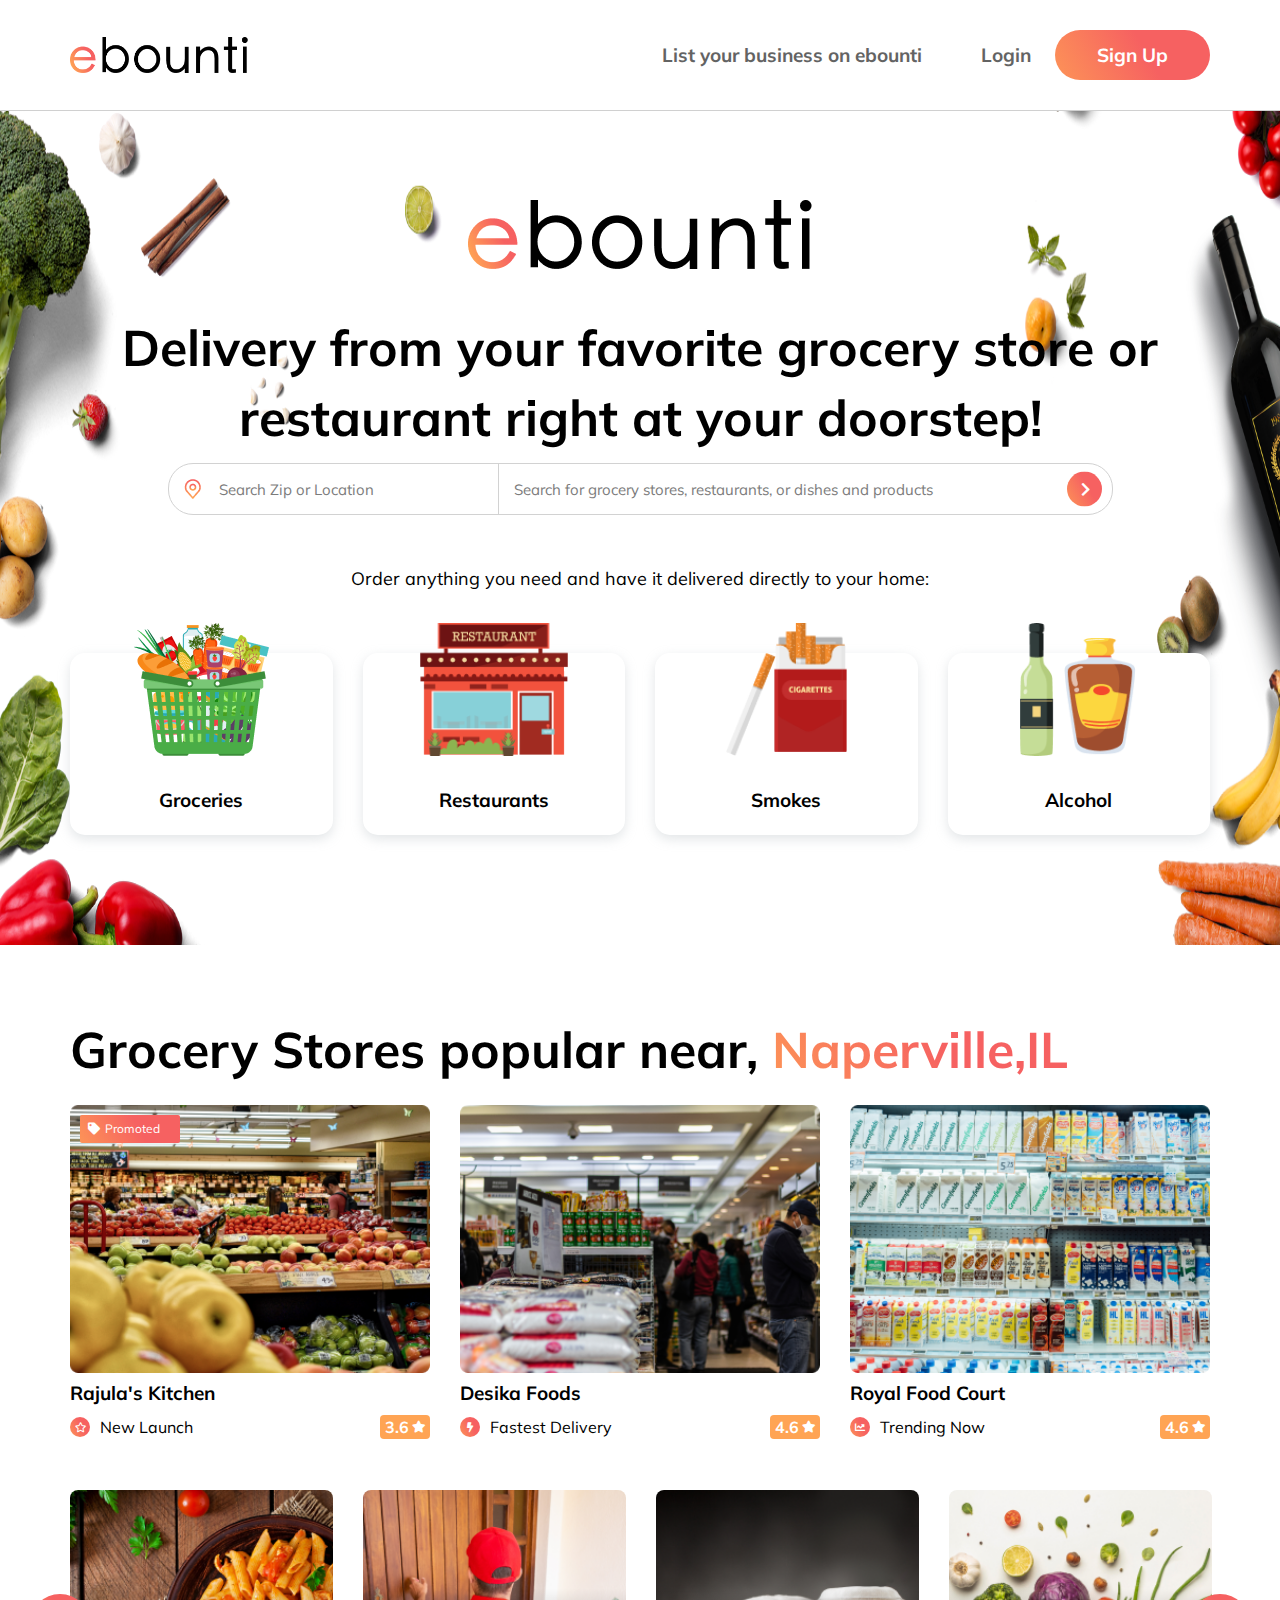
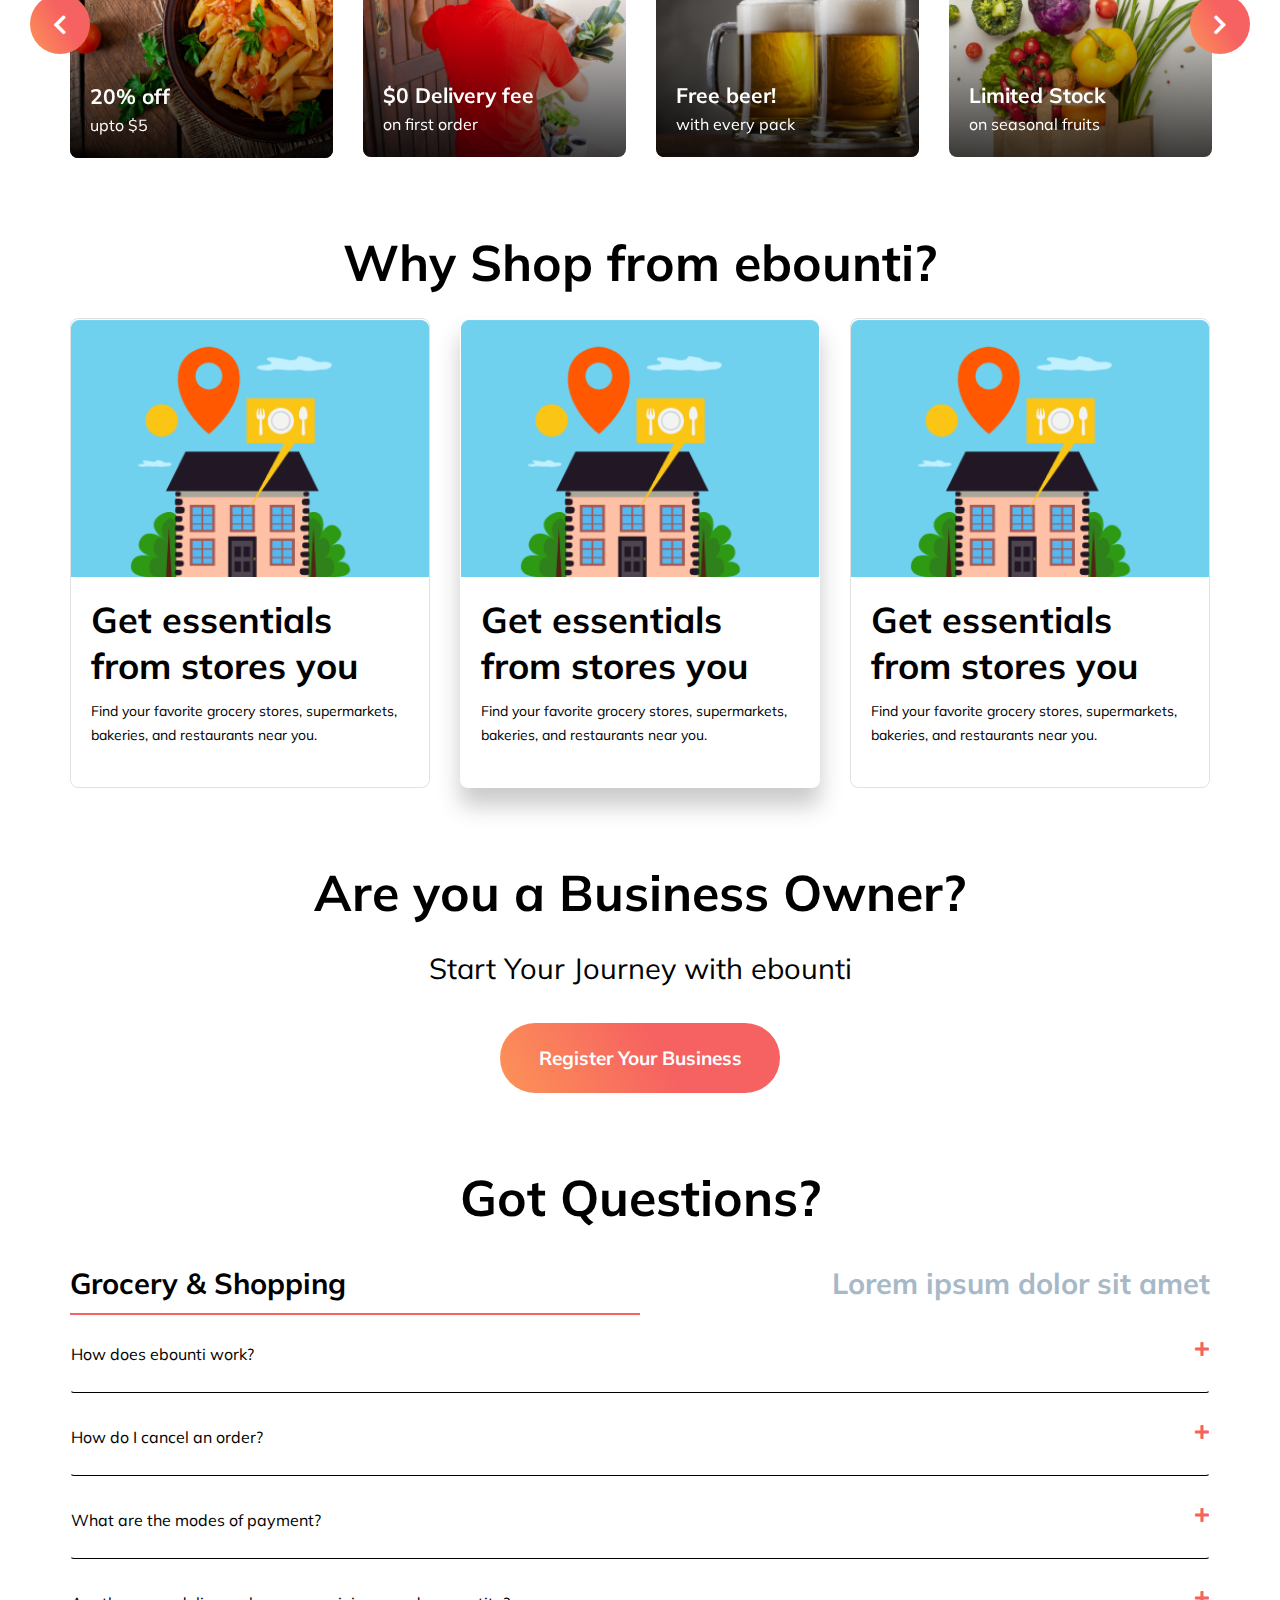
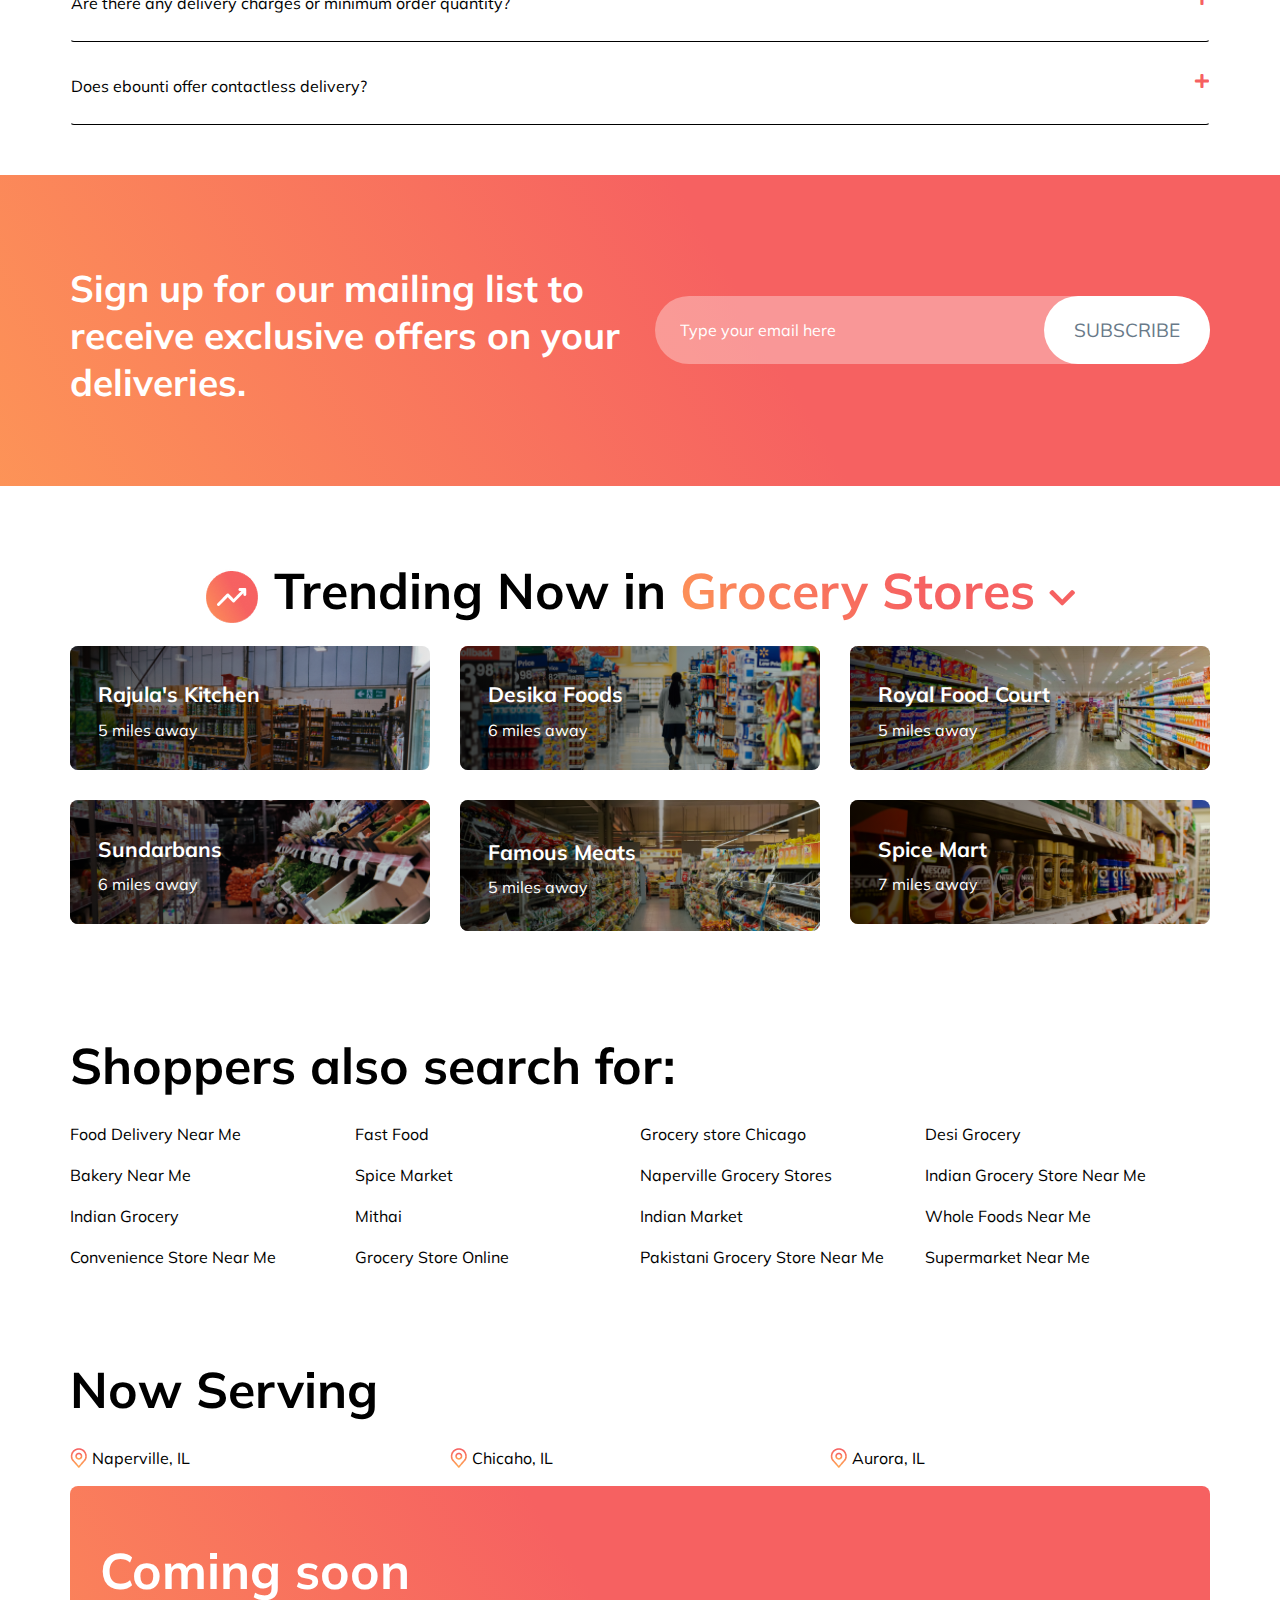
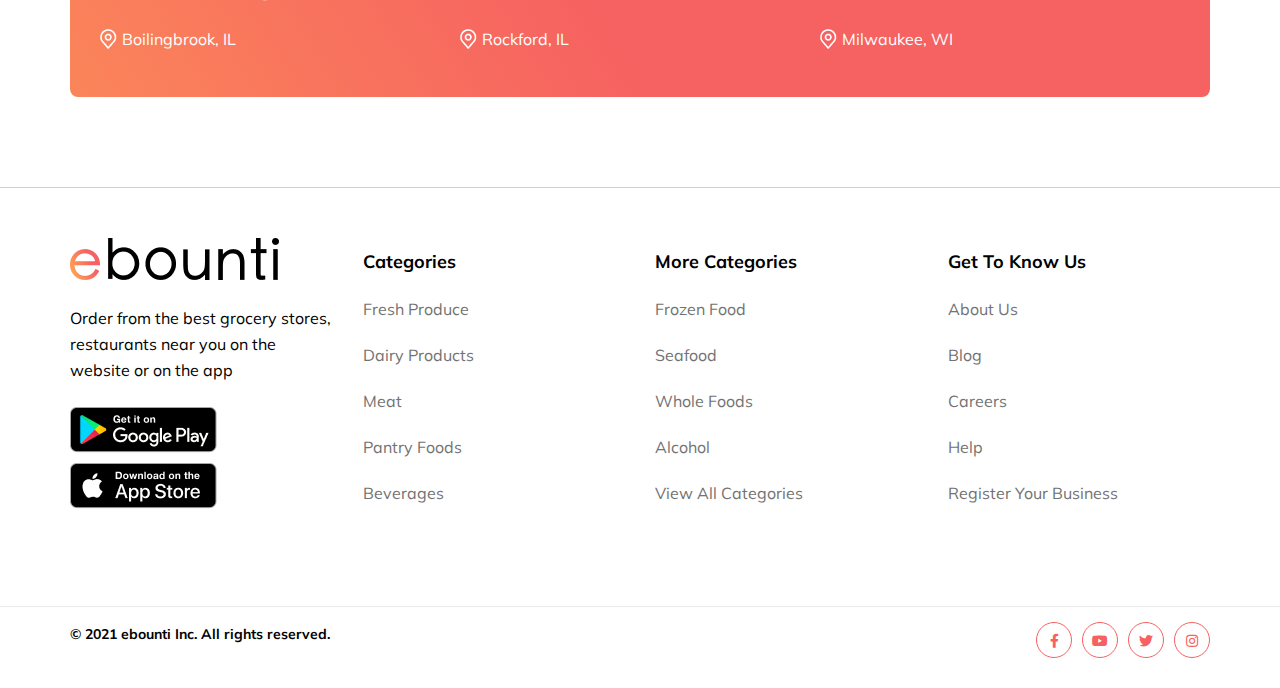
==== commit 7220b84b: "responsive run" ====
--- a/index.html
+++ b/index.html
@@ -9,7 +9,6 @@
         <link rel="stylesheet" href="assets/css/bootstrap.min.css" />
         <link rel="stylesheet" href="assets/css/all.min.css" />
         <link rel="stylesheet" href="assets/css/slick.css" />
-        <link rel="stylesheet" href="assets/css/venobox.min.css" />
 
         <!-- Main CSS -->
         <link rel="stylesheet" href="assets/css/style.css" />
@@ -70,37 +69,37 @@
                 <div class="category">
                     <h4 class="text-center">Order anything you need and have it delivered directly to your home:</h4>
                     <div class="row">
-                        <div class="col-lg-3">
-                            <a href="#">
-                                <div class="category-item">
+                        <div class="col-xs-3">
+                            <div class="category-item">
+                                    <a href="#">
                                     <img src="assets/images/cat-1.png" alt="category item" />
                                     <h3>Groceries</h3>
-                                </div>
-                            </a>
-                        </div>
-                        <div class="col-lg-3">
-                            <a href="#">
-                                <div class="category-item">
+                                </a>
+                                </div>
+                        </div>
+                        <div class="col-xs-3">
+                            <div class="category-item">
+                                    <a href="#">
                                     <img src="assets/images/cat-2.png" alt="category item" />
                                     <h3>Restaurants</h3>
-                                </div>
-                            </a>
-                        </div>
-                        <div class="col-lg-3">
-                            <a href="#">
-                                <div class="category-item">
+                                </a>
+                                </div>
+                        </div>
+                        <div class="col-xs-3">
+                            <div class="category-item">
+                                    <a href="#">
                                     <img src="assets/images/cat-3.png" alt="category item" />
                                     <h3>Smokes</h3>
-                                </div>
-                            </a>
-                        </div>
-                        <div class="col-lg-3">
-                            <a href="#">
-                                <div class="category-item">
+                                </a>
+                                </div>
+                        </div>
+                        <div class="col-xs-3">
+                            <div class="category-item">
+                                    <a href="#">
                                     <img src="assets/images/cat-4.png" alt="category item" />
                                     <h3>Alcohol</h3>
-                                </div>
-                            </a>
+                                </a>
+                                </div>
                         </div>
                     </div>
                 </div>
@@ -264,50 +263,52 @@
                 <div class="section-title">
                     <h2 class="text-center">Why Shop from ebounti?</h2>
                 </div>
-                <div class="row">
-                    <div class="col-lg-4">
-                        <div class="why-shop-item">
-                            <a href="#">
-                                <div class="img">
-                                    <img src="assets/images/why-shop-1.png" alt="why shop image" />
-                                </div>
-                                <div class="text">
-                                    <h4>
-                                        Get essentials from stores you
-                                    </h4>
-                                    <p>Find your favorite grocery stores, supermarkets, bakeries, and restaurants near you.</p>
-                                </div>
-                            </a>
-                        </div>
-                    </div>
-                    <div class="col-lg-4">
-                        <div class="why-shop-item active">
-                            <a href="#">
-                                <div class="img">
-                                    <img src="assets/images/why-shop-1.png" alt="why shop image" />
-                                </div>
-                                <div class="text">
-                                    <h4>
-                                        Get essentials from stores you
-                                    </h4>
-                                    <p>Find your favorite grocery stores, supermarkets, bakeries, and restaurants near you.</p>
-                                </div>
-                            </a>
-                        </div>
-                    </div>
-                    <div class="col-lg-4">
-                        <div class="why-shop-item">
-                            <a href="#">
-                                <div class="img">
-                                    <img src="assets/images/why-shop-1.png" alt="why shop image" />
-                                </div>
-                                <div class="text">
-                                    <h4>
-                                        Get essentials from stores you
-                                    </h4>
-                                    <p>Find your favorite grocery stores, supermarkets, bakeries, and restaurants near you.</p>
-                                </div>
-                            </a>
+                <div class="mobile-screen">
+                    <div class="row">
+                        <div class="col-md-4">
+                            <div class="why-shop-item">
+                                <a href="#">
+                                    <div class="img">
+                                        <img src="assets/images/why-shop-1.png" alt="why shop image" />
+                                    </div>
+                                    <div class="text">
+                                        <h4>
+                                            Get essentials from stores you
+                                        </h4>
+                                        <p>Find your favorite grocery stores, supermarkets, bakeries, and restaurants near you.</p>
+                                    </div>
+                                </a>
+                            </div>
+                        </div>
+                        <div class="col-md-4">
+                            <div class="why-shop-item active">
+                                <a href="#">
+                                    <div class="img">
+                                        <img src="assets/images/why-shop-1.png" alt="why shop image" />
+                                    </div>
+                                    <div class="text">
+                                        <h4>
+                                            Get essentials from stores you
+                                        </h4>
+                                        <p>Find your favorite grocery stores, supermarkets, bakeries, and restaurants near you.</p>
+                                    </div>
+                                </a>
+                            </div>
+                        </div>
+                        <div class="col-md-4">
+                            <div class="why-shop-item">
+                                <a href="#">
+                                    <div class="img">
+                                        <img src="assets/images/why-shop-1.png" alt="why shop image" />
+                                    </div>
+                                    <div class="text">
+                                        <h4>
+                                            Get essentials from stores you
+                                        </h4>
+                                        <p>Find your favorite grocery stores, supermarkets, bakeries, and restaurants near you.</p>
+                                    </div>
+                                </a>
+                            </div>
                         </div>
                     </div>
                 </div>
@@ -776,7 +777,7 @@
                                 </div>
                             </div>
                         </div>
-                        <div class="col-lg-3">
+                        <div class="col-lg-3 col-xs-6">
                             <div class="item">
                                 <h4>Categories</h4>
                                 <ul>
@@ -788,7 +789,7 @@
                                 </ul>
                             </div>
                         </div>
-                        <div class="col-lg-3">
+                        <div class="col-lg-3 col-xs-6">
                             <div class="item">
                                 <h4>More Categories</h4>
                                 <ul>
@@ -800,7 +801,7 @@
                                 </ul>
                             </div>
                         </div>
-                        <div class="col-lg-3">
+                        <div class="col-lg-3 col-xs-6">
                             <div class="item">
                                 <h4>Get To Know Us</h4>
                                 <ul>
@@ -850,9 +851,7 @@
         <!-- Scripts -->
         <script src="assets/js/jquery.2.2.4.min.js"></script>
         <script src="assets/js/bootstrap.min.js"></script>
-        <script src="assets/js/mixitup.min.js"></script>
         <script src="assets/js/slick.min.js"></script>
-        <script src="assets/js/venobox.min.js"></script>
         <script src="assets/js/custom.js"></script>
     </body>
 </html>
--- a/assets/css/style.css
+++ b/assets/css/style.css
@@ -179,6 +179,25 @@
   font-size: 30px;
 }
 
+@media (max-width: 767.98px) {
+  .section-title h2 {
+    font-size: 16px;
+    line-height: 26px;
+    margin-bottom: 10px;
+  }
+}
+
+@media (max-width: 767.98px) {
+  .container {
+    padding: 0 30px;
+  }
+  [class^="col"],
+  .col {
+    padding-left: 6px;
+    padding-right: 6px;
+  }
+}
+
 .header {
   padding: 30px 0;
   position: fixed;
@@ -250,6 +269,132 @@
   color: #ffffff;
 }
 
+.footer {
+  margin-top: 90px;
+  padding-top: 50px;
+  border-top: 1px solid #D0D0D0;
+}
+
+.footer .logo .footer-logo {
+  display: inline-block;
+  margin-bottom: 25px;
+}
+
+.footer .app a {
+  display: inline-block;
+  margin-bottom: 10px;
+}
+
+.footer .item h4 {
+  font-size: 18px;
+  font-weight: 700;
+  line-height: 28px;
+  margin-bottom: 20px;
+}
+
+.footer .item ul li {
+  margin-bottom: 20px;
+}
+
+.footer .item ul li a {
+  display: inline-block;
+  color: #727272;
+  -webkit-transition: .2s;
+  transition: .2s;
+}
+
+.footer .item ul li a:hover {
+  color: #F66161;
+}
+
+.footer .copyright {
+  margin-top: 80px;
+  border-top: 1px solid #EBEBEB;
+}
+
+.footer .copyright .content {
+  padding: 15px 0 30px;
+  display: -webkit-box;
+  display: -ms-flexbox;
+  display: flex;
+  -webkit-box-pack: justify;
+      -ms-flex-pack: justify;
+          justify-content: space-between;
+}
+
+.footer .copyright .content p {
+  margin-bottom: 0;
+  font-size: 14px;
+  line-height: 24px;
+  color: #000000;
+  font-weight: 700;
+}
+
+.footer .copyright .content ul {
+  display: -webkit-box;
+  display: -ms-flexbox;
+  display: flex;
+}
+
+.footer .copyright .content ul li {
+  margin-left: 10px;
+}
+
+.footer .copyright .content ul li a {
+  display: inline-block;
+  width: 36px;
+  height: 36px;
+  line-height: 36px;
+  border-radius: 50%;
+  border: 1px solid #F66161;
+  text-align: center;
+  font-size: 14px;
+  color: #F66161;
+  -webkit-transition: .2s;
+  transition: .2s;
+}
+
+.footer .copyright .content ul li a:hover {
+  background-color: #F66161;
+  color: #ffffff;
+}
+
+@media (max-width: 767.98px) {
+  .footer .logo {
+    text-align: center;
+  }
+  .footer .item ul li {
+    margin-bottom: 6px;
+  }
+  .footer .item ul li a {
+    font-size: 12px;
+  }
+  .footer .copyright {
+    position: relative;
+  }
+  .footer .copyright .content {
+    -ms-flex-wrap: wrap;
+        flex-wrap: wrap;
+  }
+  .footer .copyright .content p,
+  .footer .copyright .content ul {
+    width: 100%;
+  }
+  .footer .copyright .content p {
+    text-align: center;
+    font-size: 12px;
+  }
+  .footer .copyright .content ul {
+    position: absolute;
+    left: 0;
+    bottom: 100%;
+    -webkit-box-pack: center;
+        -ms-flex-pack: center;
+            justify-content: center;
+    padding-bottom: 15px;
+  }
+}
+
 .banner {
   padding-top: 200px;
   padding-bottom: 100px;
@@ -355,6 +500,41 @@
   font-size: 15px;
 }
 
+@media (max-width: 767.98px) {
+  .banner .search {
+    -ms-flex-wrap: wrap;
+        flex-wrap: wrap;
+    border: 0;
+  }
+  .banner .search .location,
+  .banner .search .product {
+    width: 100%;
+    border: 1px solid #D2D2D2;
+    border-radius: 25px;
+    margin-bottom: 15px;
+  }
+  .banner .search .location input,
+  .banner .search .product input {
+    font-size: 10px;
+  }
+  .banner .search .location input::-webkit-input-placeholder,
+  .banner .search .product input::-webkit-input-placeholder {
+    font-size: 10px;
+  }
+  .banner .search .location input:-ms-input-placeholder,
+  .banner .search .product input:-ms-input-placeholder {
+    font-size: 10px;
+  }
+  .banner .search .location input::-ms-input-placeholder,
+  .banner .search .product input::-ms-input-placeholder {
+    font-size: 10px;
+  }
+  .banner .search .location input::placeholder,
+  .banner .search .product input::placeholder {
+    font-size: 10px;
+  }
+}
+
 .banner .category h4 {
   padding: 40px 0 50px;
   font-size: 18px;
@@ -375,6 +555,7 @@
 
 .banner .category .category-item img {
   margin-top: -30px;
+  height: 133px;
 }
 
 .banner .category .category-item h3 {
@@ -394,6 +575,40 @@
 
 .banner .category .category-item:hover h3 {
   color: #F66161;
+}
+
+@media (max-width: 767.98px) {
+  .banner {
+    background-image: none !important;
+    background-color: #F4F4F4;
+  }
+  .banner .logo img {
+    max-width: 144px;
+  }
+  .banner .text h1 {
+    font-size: 24px;
+    line-height: 34px;
+  }
+  .banner .category h4 {
+    font-size: 14px;
+    line-height: 24px;
+  }
+  .banner .category .category-item img {
+    height: 42px;
+  }
+  .banner .category .category-item h3 {
+    padding: 0;
+    margin-top: 0;
+    font-size: 10px;
+    line-height: 20px;
+  }
+  .banner .category .category-item:hover {
+    -webkit-transform: translateY(-6px);
+            transform: translateY(-6px);
+  }
+  .banner .category .category-item:hover h3 {
+    color: #F66161;
+  }
 }
 
 .store {
@@ -507,6 +722,57 @@
 
 .store .store-item .text .bottom .stars i {
   font-size: 12px;
+}
+
+@media (max-width: 767.98px) {
+  .store .store-item .img .promoted {
+    height: 8px;
+    line-height: 8px;
+    padding: 0 5px;
+  }
+  .store .store-item .img .promoted i {
+    font-size: 8px;
+  }
+  .store .store-item .img .promoted span {
+    font-size: 4px;
+  }
+  .store .store-item .text h4 {
+    margin: 0;
+  }
+  .store .store-item .text h4 a {
+    font-size: 10px;
+    line-height: 20px;
+  }
+  .store .store-item .text .bottom {
+    display: -webkit-box;
+    display: -ms-flexbox;
+    display: flex;
+    -webkit-box-align: center;
+        -ms-flex-align: center;
+            align-items: center;
+  }
+  .store .store-item .text .bottom > i {
+    width: 10px;
+    height: 10px;
+    font-size: 6px;
+    line-height: 10px;
+  }
+  .store .store-item .text .bottom p {
+    font-size: 8px;
+    line-height: 16px;
+    padding-left: 3px;
+  }
+  .store .store-item .text .bottom .stars {
+    width: 20px;
+    height: 10px;
+    border-radius: 3px;
+  }
+  .store .store-item .text .bottom .stars span {
+    font-size: 4px;
+  }
+  .store .store-item .text .bottom .stars i {
+    font-size: 4px;
+  }
 }
 
 .store .slider .col {
@@ -583,8 +849,58 @@
   right: -25px;
 }
 
+@media (max-width: 767.98px) {
+  .store .slider .col {
+    padding: 0 6px;
+  }
+  .store .slider .img .overlay .text {
+    padding: 6px;
+  }
+  .store .slider .img .overlay .text h4 {
+    font-size: 10px;
+    line-height: 12px;
+  }
+  .store .slider .img .overlay .text p {
+    font-size: 8px;
+    line-height: 16px;
+    white-space: nowrap;
+  }
+  .store .slider .slick-arrow {
+    width: 16px;
+    height: 16px;
+    line-height: 6px;
+    left: -2px;
+  }
+  .store .slider .slick-arrow i {
+    font-size: 9px;
+  }
+  .store .slider .slick-arrow.slick-next {
+    left: auto;
+    right: -2px;
+  }
+}
+
 .why-shop {
   padding-bottom: 50px;
+}
+
+@media (max-width: 767.98px) {
+  .why-shop .row {
+    padding: 0 30px 40px;
+  }
+  .why-shop .row .why-shop-item {
+    -webkit-box-shadow: 0 0 0 transparent !important;
+            box-shadow: 0 0 0 transparent !important;
+  }
+  .why-shop .row .why-shop-item:hover {
+    border: 1px solid #E1E1E1 !important;
+  }
+  .why-shop .row .why-shop-item.active {
+    border-color: #E1E1E1 !important;
+  }
+  .why-shop .row [class^="col"] {
+    width: 190px;
+  }
 }
 
 .why-shop .why-shop-item {
@@ -627,6 +943,22 @@
   color: #000000;
 }
 
+@media (max-width: 767.98px) {
+  .why-shop .why-shop-item .text {
+    padding-left: 10px;
+    padding-right: 10px;
+    padding-bottom: 20px;
+  }
+  .why-shop .why-shop-item .text h4 {
+    font-size: 21px;
+    line-height: 30px;
+  }
+  .why-shop .why-shop-item .text p {
+    font-size: 8px;
+    line-height: 16px;
+  }
+}
+
 .register-area {
   padding-bottom: 50px;
 }
@@ -650,6 +982,20 @@
   color: #ffffff;
 }
 
+@media (max-width: 767.98px) {
+  .register-area .text p {
+    font-size: 16px;
+    line-height: 26px;
+    margin-bottom: 15px;
+  }
+  .register-area .text a {
+    width: 145px;
+    height: 37px;
+    line-height: 37px;
+    font-size: 10px;
+  }
+}
+
 .faq {
   padding-bottom: 50px;
 }
@@ -681,6 +1027,13 @@
 
 .faq .question-tab ul li:last-child {
   text-align: right;
+}
+
+@media (max-width: 767.98px) {
+  .faq .question-tab ul li {
+    font-size: 14px;
+    line-height: 24px;
+  }
 }
 
 .faq .question-content .question-group:not(.active) {
@@ -734,6 +1087,17 @@
 .faq .question-content .panel-body {
   padding-left: 0;
   padding-right: 0;
+}
+
+@media (max-width: 767.98px) {
+  .faq .question-content .panel-heading a {
+    font-size: 14px;
+    line-height: 24px;
+  }
+  .faq .question-content .panel-body {
+    font-size: 14px;
+    line-height: 24px;
+  }
 }
 
 .subscription {
@@ -810,6 +1174,36 @@
   color: #687988;
 }
 
+@media (max-width: 767.98px) {
+  .subscription .content {
+    -ms-flex-wrap: wrap;
+        flex-wrap: wrap;
+  }
+  .subscription .content .text {
+    width: 100%;
+    text-align: center;
+  }
+  .subscription .content .text h3 {
+    font-size: 14px;
+    line-height: 24px;
+    padding-bottom: 15px;
+  }
+  .subscription .content .form {
+    width: 100%;
+    text-align: center;
+  }
+  .subscription .content .form input {
+    height: 50px;
+  }
+  .subscription .content .form button {
+    position: relative;
+    margin-top: 15px;
+    height: 50px;
+    font-size: 12px;
+    color: #000000;
+  }
+}
+
 .trending {
   padding-top: 50px;
   padding-bottom: 50px;
@@ -872,6 +1266,58 @@
   color: #ffffff;
 }
 
+@media (max-width: 767.98px) {
+  .trending .section-title img {
+    width: 16px;
+  }
+  .trending .section-title i {
+    font-size: 14px;
+  }
+  .trending .row .col {
+    padding: 0 6px;
+    width: 130px;
+  }
+  .trending .trending-content .item {
+    margin-bottom: 15px;
+  }
+  .trending .trending-content .item .overlay .text {
+    padding: 0 10px;
+  }
+  .trending .trending-content .item .overlay .text h5 {
+    font-size: 10px;
+    margin: 0;
+  }
+  .trending .trending-content .item .overlay .text p {
+    font-size: 8px;
+    line-height: 13px;
+  }
+  .trending .slick-dots {
+    display: -webkit-box;
+    display: -ms-flexbox;
+    display: flex;
+    position: absolute;
+    left: 50%;
+    bottom: -15px;
+    z-index: 99;
+    -webkit-transform: translateX(-50%);
+            transform: translateX(-50%);
+  }
+  .trending .slick-dots li {
+    width: 5px;
+    height: 5px;
+    background-color: #DFDDDD;
+    margin: 0 3px;
+    border-radius: 50%;
+    cursor: pointer;
+  }
+  .trending .slick-dots li.slick-active {
+    background-color: #C4C4C4;
+  }
+  .trending .slick-dots li button {
+    display: none;
+  }
+}
+
 .search-for {
   padding-bottom: 50px;
 }
@@ -897,6 +1343,16 @@
 
 .search-for .content ul li a:hover {
   color: #F66161;
+}
+
+@media (max-width: 767.98px) {
+  .search-for .content ul li {
+    width: calc(100% / 3);
+    font-size: 8px;
+    line-height: 16px;
+    margin-bottom: 8px;
+    padding-right: 8px;
+  }
 }
 
 .new-serving .content ul {
@@ -932,6 +1388,14 @@
   padding-left: 5px;
 }
 
+@media (max-width: 767.98px) {
+  .new-serving .content ul li {
+    font-size: 8px;
+    line-height: 12px;
+    margin-bottom: 15px;
+  }
+}
+
 .coming-soon .section-title h2 {
   color: #ffffff;
 }
@@ -975,51 +1439,334 @@
   padding-left: 5px;
 }
 
-.footer {
-  margin-top: 90px;
-  padding-top: 50px;
-  border-top: 1px solid #D0D0D0;
-}
-
-.footer .logo .footer-logo {
-  display: inline-block;
-  margin-bottom: 25px;
-}
-
-.footer .app a {
-  display: inline-block;
-  margin-bottom: 10px;
-}
-
-.footer .item h4 {
-  font-size: 18px;
-  font-weight: 700;
-  line-height: 28px;
-  margin-bottom: 20px;
-}
-
-.footer .item ul li {
-  margin-bottom: 20px;
-}
-
-.footer .item ul li a {
-  display: inline-block;
-  color: #727272;
+@media (max-width: 767.98px) {
+  .coming-soon .section-title h2 {
+    margin: 0;
+  }
+  .coming-soon .content {
+    padding: 12px;
+  }
+  .coming-soon .content ul li {
+    font-size: 8px;
+  }
+}
+
+.search-page .banner {
+  padding: 150px 0 0;
+}
+
+.search-page .banner .page-location ul {
+  display: -webkit-box;
+  display: -ms-flexbox;
+  display: flex;
+}
+
+.search-page .banner .page-location ul li {
+  padding-right: 5px;
+}
+
+.search-page .banner .page-location ul li::after {
+  content: '/';
+  padding-left: 5px;
+}
+
+.search-page .banner .page-location ul li:last-child::after {
+  display: none;
+}
+
+.search-page .banner .page-location ul li a {
+  color: #000000;
   -webkit-transition: .2s;
   transition: .2s;
 }
 
-.footer .item ul li a:hover {
+.search-page .banner .page-location ul li a:hover {
   color: #F66161;
 }
 
-.footer .copyright {
-  margin-top: 80px;
-  border-top: 1px solid #EBEBEB;
-}
-
-.footer .copyright .content {
-  padding: 15px 0 30px;
+.search-page .banner .page-location ul li.active a {
+  pointer-events: none;
+}
+
+.search-page .banner .section-title h2 span {
+  border-bottom: 2px solid #F66161;
+}
+
+.search-page .slider .item {
+  position: relative;
+}
+
+.search-page .slider .item img {
+  width: 100%;
+}
+
+.search-page .slider .item .overlay {
+  position: absolute;
+  top: 0;
+  left: 0;
+  width: 100%;
+  height: 100%;
+  z-index: 99;
+}
+
+.search-page .slider .item .overlay .text {
+  width: 100%;
+}
+
+.search-page .slider .item .overlay .text h1 {
+  font-size: 44px;
+  line-height: 54px;
+  color: #ffffff;
+  padding-left: 15px;
+  padding-top: 30px;
+  margin: 0;
+}
+
+.search-page .slider .slick-arrow {
+  width: 60px;
+  height: 60px;
+  border-radius: 50%;
+  border: 0;
+  line-height: 66px;
+  text-align: center;
+  position: absolute;
+  top: 50%;
+  left: -25px;
+  z-index: 9;
+  -webkit-transform: translateY(-50%);
+          transform: translateY(-50%);
+  background: linear-gradient(240.05deg, #F66161 41.59%, #FFA454 119.55%);
+  color: #ffffff;
+}
+
+.search-page .slider .slick-arrow i {
+  font-size: 22px;
+}
+
+.search-page .slider .slick-arrow.slick-next {
+  left: auto;
+  right: -25px;
+}
+
+.search-page .slider .slick-dots {
+  position: absolute;
+  bottom: 15px;
+  left: 50%;
+  -webkit-transform: translateX(-50%);
+          transform: translateX(-50%);
+  z-index: 99;
+  display: -webkit-box;
+  display: -ms-flexbox;
+  display: flex;
+}
+
+.search-page .slider .slick-dots li {
+  width: 12px;
+  height: 12px;
+  margin: 0 4px;
+  border-radius: 50%;
+  background-color: #FAFAFA;
+  cursor: pointer;
+  -webkit-transition: .2s;
+  transition: .2s;
+}
+
+.search-page .slider .slick-dots li button {
+  display: none;
+}
+
+.search-page .slider .slick-dots li.slick-active {
+  width: 32px;
+  border-radius: 6px;
+  background-color: #F66161;
+}
+
+.search-page .filter {
+  margin-top: 30px;
+  margin-bottom: 90px;
+}
+
+.search-page .filter ul {
+  display: -webkit-box;
+  display: -ms-flexbox;
+  display: flex;
+}
+
+.search-page .filter ul li {
+  position: relative;
+  margin-right: 12px;
+  padding: 2px;
+  border-radius: 55px;
+  background: linear-gradient(240.05deg, #F66161 41.59%, #FFA454 119.55%);
+}
+
+.search-page .filter ul li a {
+  position: relative;
+  display: block;
+  height: 46px;
+  line-height: 46px;
+  border-radius: 55px;
+  padding: 0 36px;
+  font-weight: 700;
+  background-color: #ffffff;
+  color: #000000;
+  z-index: 1;
+  -webkit-transition: .2s;
+  transition: .2s;
+}
+
+.search-page .filter ul li a:hover {
+  background-color: transparent;
+  color: #ffffff;
+}
+
+.search-page .filter ul li.active > a {
+  background-color: transparent;
+  color: #ffffff;
+}
+
+.search-page .filter ul li ul {
+  position: absolute;
+  top: 100%;
+  right: 0;
+  padding-top: 15px;
+  -webkit-box-orient: vertical;
+  -webkit-box-direction: normal;
+      -ms-flex-direction: column;
+          flex-direction: column;
+  opacity: 0;
+  visibility: hidden;
+  -webkit-transition: .2s;
+  transition: .2s;
+  z-index: 99;
+}
+
+.search-page .filter ul li ul li {
+  margin-bottom: 15px;
+}
+
+.search-page .filter ul li ul li a {
+  background-color: #ffffff;
+  color: #000000;
+}
+
+.search-page .filter ul li:hover ul {
+  opacity: 1;
+  visibility: visible;
+}
+
+.search-page .products .item {
+  padding: 25px;
+  border: 1px solid #ddd;
+  border-radius: 15px;
+  display: -webkit-box;
+  display: -ms-flexbox;
+  display: flex;
+  margin-bottom: 30px;
+}
+
+.search-page .products .item .slider {
+  width: 300px;
+}
+
+.search-page .products .item .slider .slider-item {
+  height: 100%;
+}
+
+.search-page .products .item .slider img {
+  width: 100%;
+  height: 100%;
+  border-radius: 8px;
+  -o-object-fit: cover;
+     object-fit: cover;
+}
+
+.search-page .products .item .content {
+  width: calc(100% - 300px);
+  padding-left: 40px;
+  -webkit-box-sizing: border-box;
+          box-sizing: border-box;
+}
+
+.search-page .products .item .content .title {
+  display: -webkit-box;
+  display: -ms-flexbox;
+  display: flex;
+  -webkit-box-align: center;
+      -ms-flex-align: center;
+          align-items: center;
+}
+
+.search-page .products .item .content .title .img {
+  width: 82px;
+  height: 82px;
+  border-radius: 50%;
+  border: 2px solid #F66161;
+  display: -webkit-box;
+  display: -ms-flexbox;
+  display: flex;
+  -webkit-box-align: center;
+      -ms-flex-align: center;
+          align-items: center;
+  -webkit-box-pack: center;
+      -ms-flex-pack: center;
+          justify-content: center;
+  margin-right: 15px;
+  background-color: #000000;
+  overflow: hidden;
+}
+
+.search-page .products .item .content .title .heading h2 {
+  margin-top: 0;
+  font-size: 37px;
+  font-weight: 700;
+}
+
+.search-page .products .item .content .title .heading .tags a {
+  display: inline-block;
+  height: 36px;
+  padding: 0 18px;
+  line-height: 36px;
+  background: #D8DDE4;
+  border-radius: 100px;
+  color: #000000;
+  margin-right: 15px;
+}
+
+.search-page .products .item .content .title .stars {
+  margin-left: auto;
+  text-align: right;
+}
+
+.search-page .products .item .content .title .stars .star-count {
+  margin-bottom: 0;
+  width: 50px;
+  height: 25px;
+  background: #FFA454;
+  border-radius: 4px;
+  margin-left: auto;
+  font-size: 14px;
+  text-align: center;
+  color: #ffffff;
+}
+
+.search-page .products .item .content .title .stars .star-count span {
+  font-weight: 700;
+}
+
+.search-page .products .item .content .title .stars .star-count i {
+  font-size: 12px;
+}
+
+.search-page .products .item .content .des p {
+  padding-top: 10px;
+  font-size: 14px;
+  color: #000000;
+  line-height: 24px;
+  margin-bottom: 10px;
+}
+
+.search-page .products .item .content .image-gall {
   display: -webkit-box;
   display: -ms-flexbox;
   display: flex;
@@ -1028,39 +1775,178 @@
           justify-content: space-between;
 }
 
-.footer .copyright .content p {
+.search-page .products .item .content .image-gall .gall-item {
+  width: 105px;
+}
+
+.search-page .products .item .content .image-gall .gall-item .img img {
+  width: 100%;
+  border-radius: 6px;
+}
+
+.search-page .products .item .content .image-gall .gall-item .text h4 {
   margin-bottom: 0;
   font-size: 14px;
   line-height: 24px;
-  color: #000000;
-  font-weight: 700;
-}
-
-.footer .copyright .content ul {
-  display: -webkit-box;
-  display: -ms-flexbox;
-  display: flex;
-}
-
-.footer .copyright .content ul li {
-  margin-left: 10px;
-}
-
-.footer .copyright .content ul li a {
+  font-weight: 700;
+}
+
+.search-page .products .item .content .image-gall .gall-item .text p {
+  font-size: 12px;
+  line-height: 22px;
+  margin-bottom: 0;
+}
+
+.search-page .products .item .content .image-gall .gall-item .total-product {
+  display: -webkit-box;
+  display: -ms-flexbox;
+  display: flex;
+  -webkit-box-align: center;
+      -ms-flex-align: center;
+          align-items: center;
+  -webkit-box-pack: center;
+      -ms-flex-pack: center;
+          justify-content: center;
+  text-align: center;
+  width: 93px;
+  height: 93px;
+  border: 1px solid #F66161;
+  border-radius: 50%;
+}
+
+.search-page .products .item .content .image-gall .gall-item .total-product p {
+  margin-bottom: 0;
+  line-height: 20px;
+  color: #F66161;
+}
+
+.search-page .products .item .content .image-gall .gall-item .total-product p span {
+  font-weight: 700;
+  font-size: 21px;
+}
+
+.search-page .products .item .content .item-footer {
+  display: -webkit-box;
+  display: -ms-flexbox;
+  display: flex;
+  -webkit-box-align: center;
+      -ms-flex-align: center;
+          align-items: center;
+  margin-top: 10px;
+}
+
+.search-page .products .item .content .item-footer .border,
+.search-page .products .item .content .item-footer .gray {
   display: inline-block;
-  width: 36px;
-  height: 36px;
-  line-height: 36px;
+  height: 33px;
+  border: 1px solid #F66161;
+  padding: 0 20px;
+  font-size: 12px;
+  line-height: 31px;
+  border-radius: 17px;
+  font-weight: 700;
+  color: #F66161;
+  margin-right: 20px;
+}
+
+.search-page .products .item .content .item-footer .gray {
+  color: #aaa;
+  border: 1px solid transparent;
+  background-color: #F0F0F0;
+}
+
+.search-page .products .item .content .item-footer .circle {
+  display: inline-block;
+  width: 55px;
+  height: 55px;
+  border: 1px solid #F0F0F0;
+  text-align: center;
   border-radius: 50%;
-  border: 1px solid #F66161;
+  margin-left: auto;
+  margin-right: 20px;
+}
+
+.search-page .products .item .content .item-footer .circle i {
+  line-height: 55px;
+  color: #F66161;
+}
+
+.search-page .products .item .content .item-footer .shop {
+  display: inline-block;
+  width: 200px;
+  height: 55px;
+  background: linear-gradient(240.05deg, #F66161 41.59%, #FFA454 119.55%);
+  border-radius: 55px;
   text-align: center;
-  font-size: 14px;
-  color: #F66161;
-  -webkit-transition: .2s;
-  transition: .2s;
-}
-
-.footer .copyright .content ul li a:hover {
-  background-color: #F66161;
-  color: #ffffff;
-}
+  line-height: 55px;
+  font-size: 19px;
+  font-weight: 700;
+  color: #ffffff;
+}
+
+.search-page .products .item .content .item-footer .shop i {
+  padding-right: 10px;
+}
+
+.search-page .products .slick-arrow {
+  width: 40px;
+  height: 40px;
+  line-height: 35px;
+}
+
+.search-page .products .slick-arrow i {
+  font-size: 12px;
+}
+
+.search-page .products .slick-dots {
+  bottom: 20px;
+}
+
+.search-page .products .slick-dots li {
+  width: 8px;
+  height: 8px;
+}
+
+.related-product .product-item {
+  position: relative;
+  border-radius: 8px;
+  overflow: hidden;
+}
+
+.related-product .product-item img {
+  width: 100%;
+}
+
+.related-product .product-item .overlay {
+  width: 100%;
+  height: 100%;
+  position: absolute;
+  top: 0;
+  left: 0;
+  z-index: 99;
+  background: -webkit-gradient(linear, left bottom, left top, color-stop(-20.85%, #000000), color-stop(63.03%, rgba(0, 0, 0, 0)));
+  background: linear-gradient(360deg, #000000 -20.85%, rgba(0, 0, 0, 0) 63.03%);
+  display: -webkit-box;
+  display: -ms-flexbox;
+  display: flex;
+  -webkit-box-align: end;
+      -ms-flex-align: end;
+          align-items: flex-end;
+}
+
+.related-product .product-item .overlay .text {
+  padding: 20px;
+  width: 100%;
+}
+
+.related-product .product-item .overlay .text h4 {
+  font-size: 21px;
+  line-height: 32px;
+  font-weight: 700;
+  color: #ffffff;
+}
+
+.related-product .product-item .overlay .text p {
+  color: #ffffff;
+  margin-bottom: 0;
+}
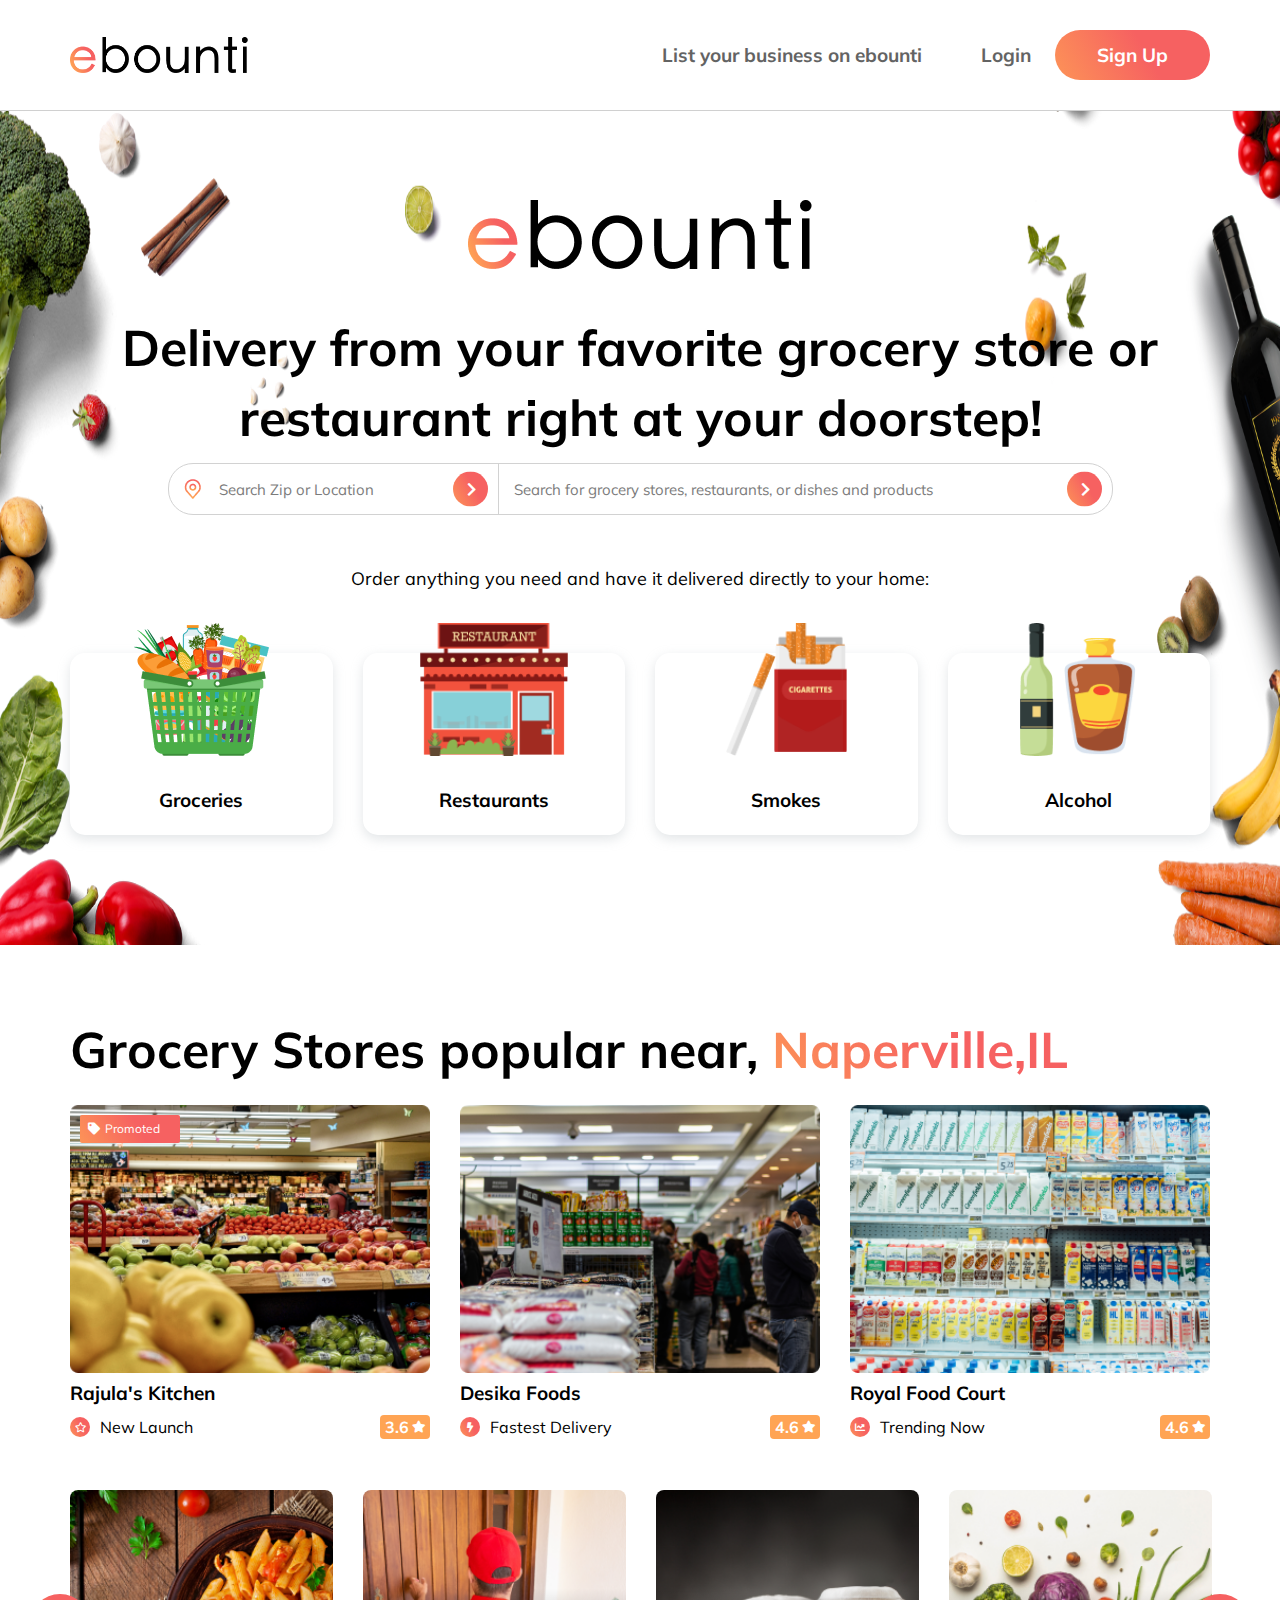
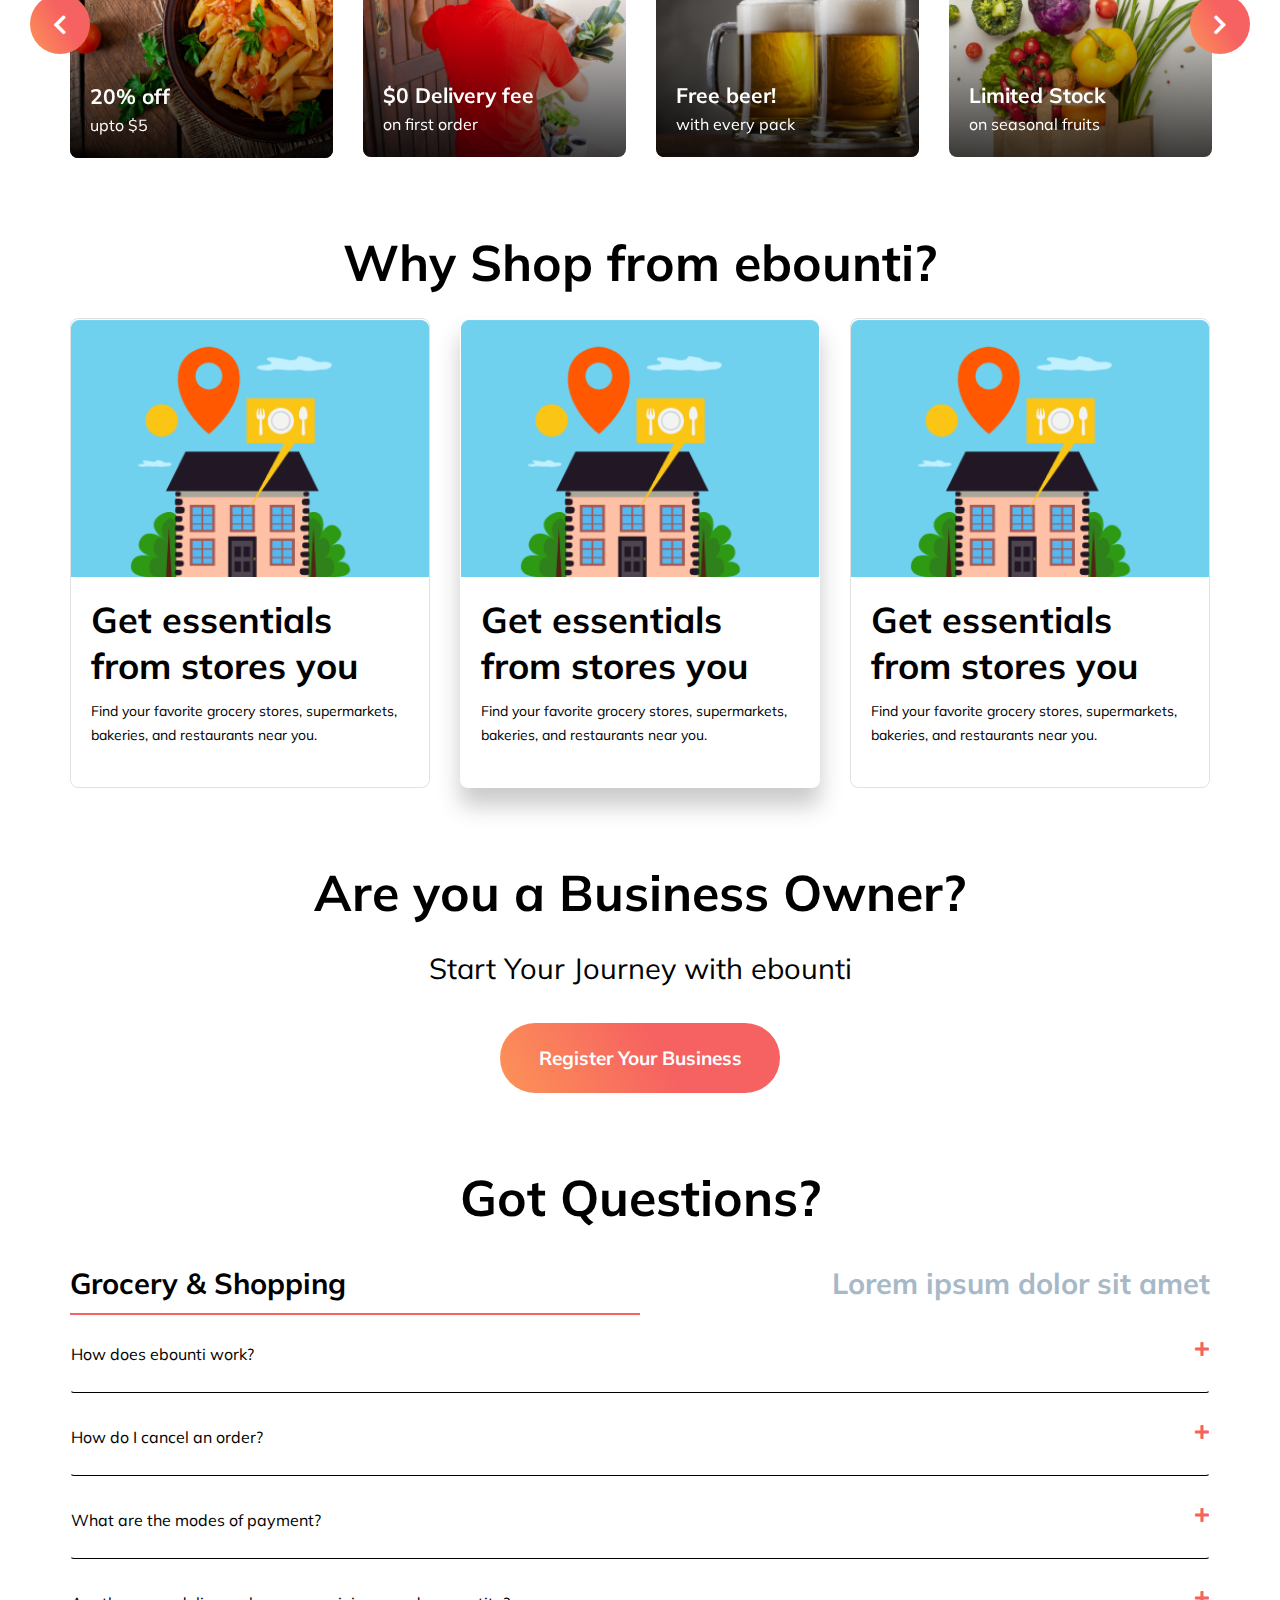
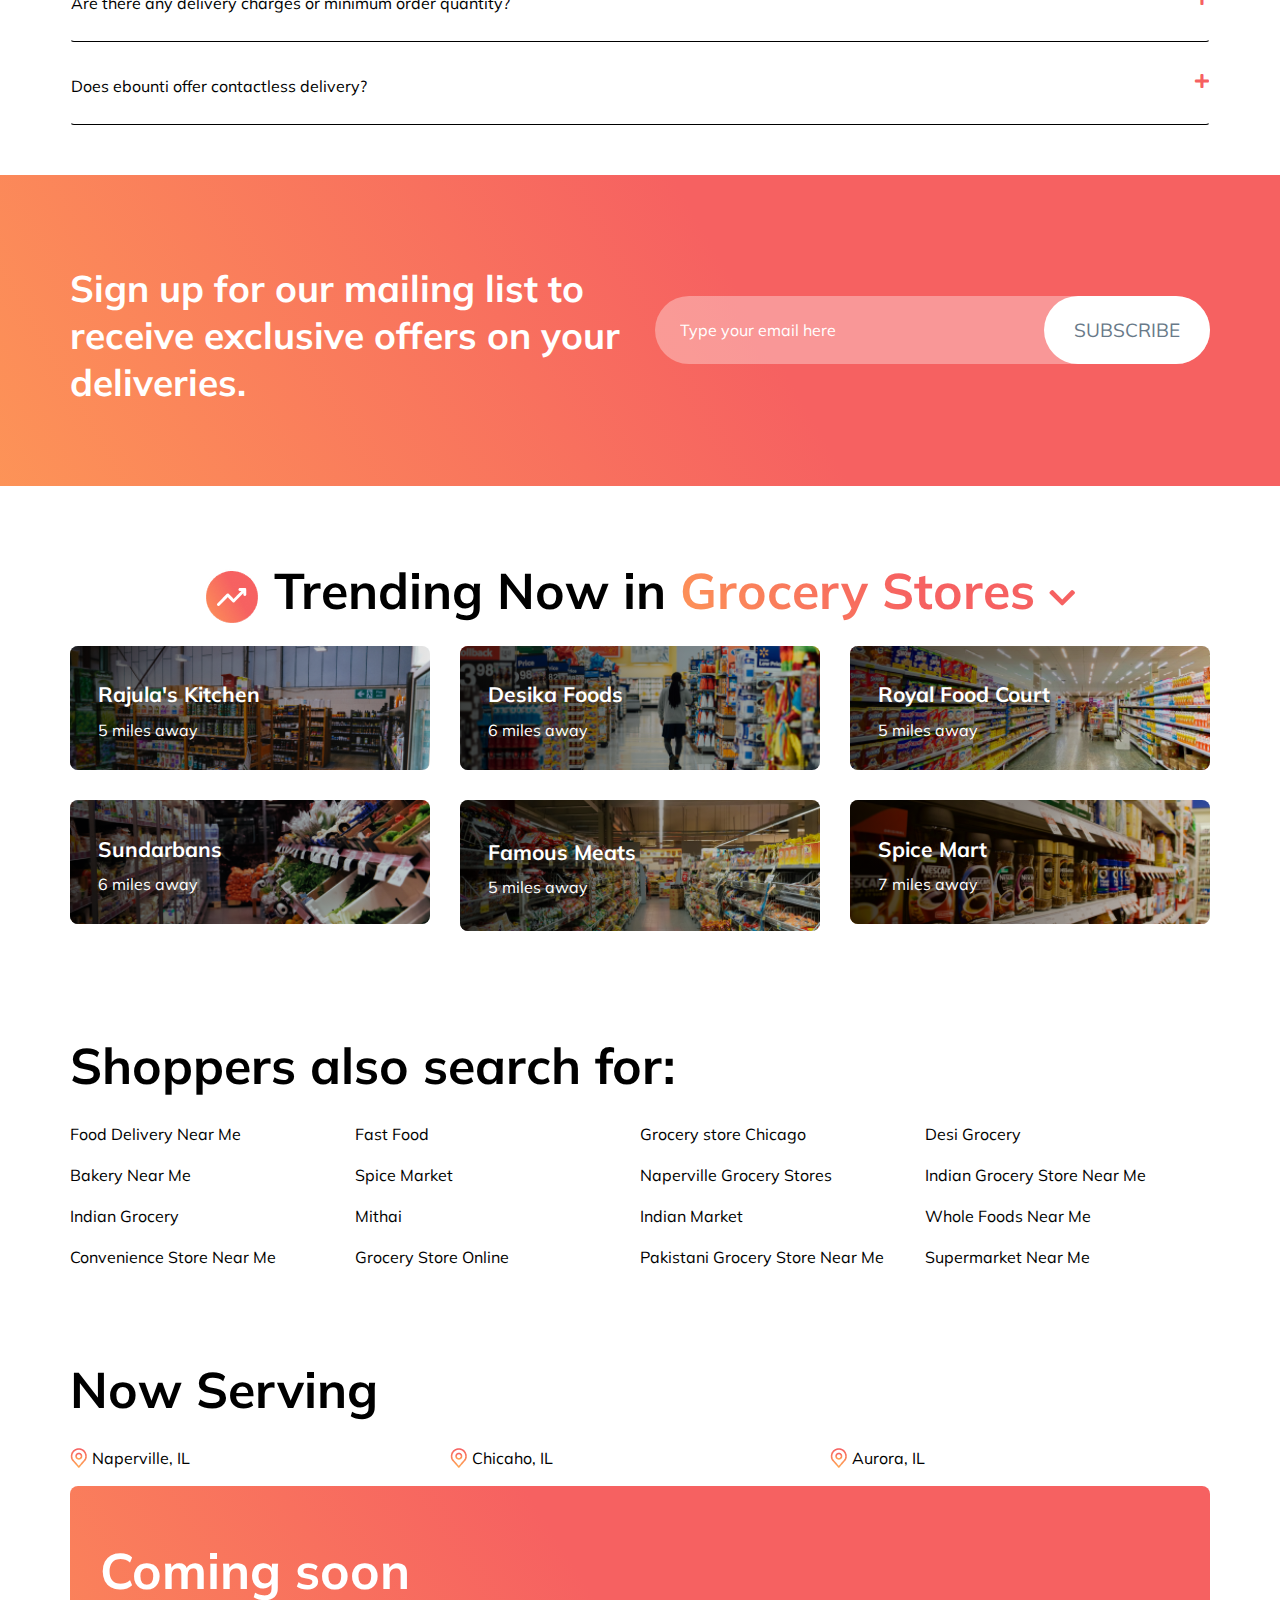
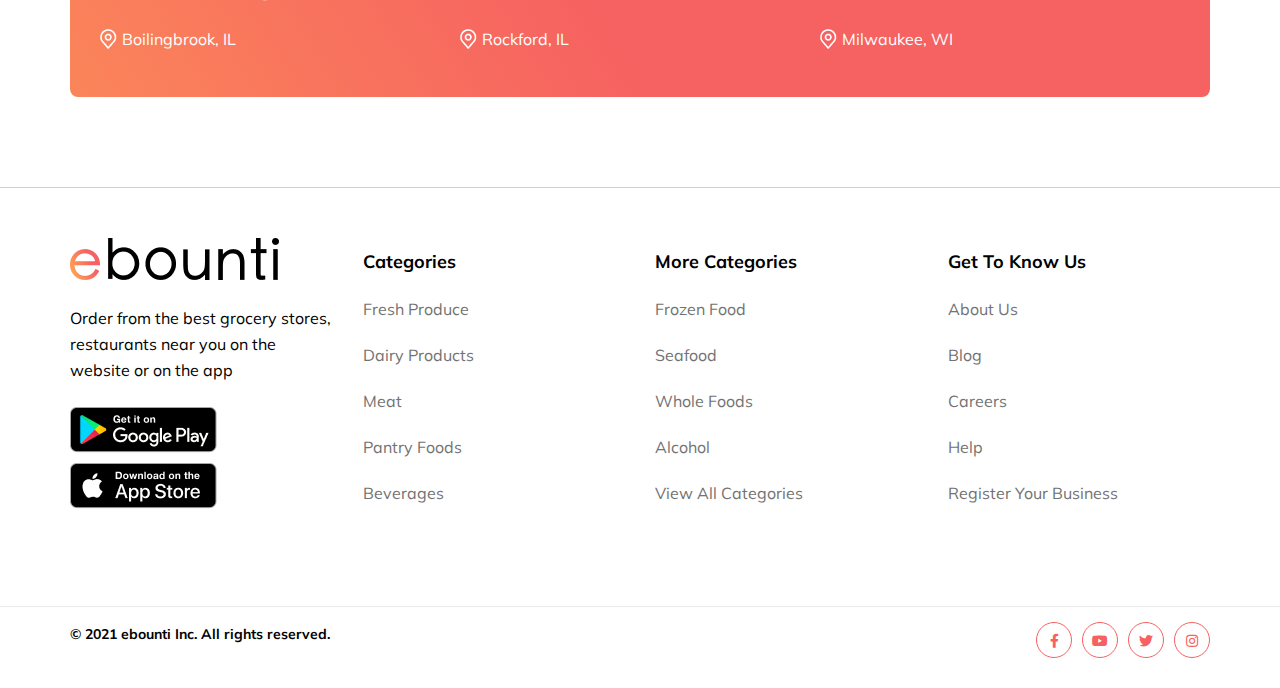
==== commit 90408bab: "first page done" ====
--- a/index.html
+++ b/index.html
@@ -26,6 +26,9 @@
                             <img src="assets/images/logo.png" alt="brand logo" />
                         </a>
                     </div>
+                    <div class="bars">
+                        <img src="assets/images/bars.png" alt="mobile bars">
+                    </div>
                     <nav class="nav">
                         <ul>
                             <li><a href="#">List your business on ebounti </a></li>
@@ -56,7 +59,7 @@
                             <div class="location">
                                 <img src="assets/images/location.png" alt="location icon" />
                                 <input type="text" placeholder="Search Zip or Location" />
-                                <button class="hidden-lg" type="button"><i class="fas fa-chevron-right"></i></button>
+                                <button class="hidden-sm" type="button"><i class="fas fa-chevron-right"></i></button>
                             </div>
                             <div class="product">
                                 <input type="text" placeholder="Search for grocery stores, restaurants, or dishes and products" />
@@ -546,7 +549,7 @@
                     </h2>
                 </div>
                 <div class="row trending-content">
-                    <div class="col">
+                    <div class="col-md-4">
                         <div class="item">
                             <a href="#">
                                 <img src="assets/images/tr-1.png" alt="trending image" />
@@ -559,7 +562,7 @@
                             </a>
                         </div>
                     </div>
-                    <div class="col">
+                    <div class="col-md-4">
                         <div class="item">
                             <a href="#">
                                 <img src="assets/images/tr-2.png" alt="trending image" />
@@ -572,7 +575,7 @@
                             </a>
                         </div>
                     </div>
-                    <div class="col">
+                    <div class="col-md-4">
                         <div class="item">
                             <a href="#">
                                 <img src="assets/images/tr-3.png" alt="trending image" />
@@ -585,7 +588,7 @@
                             </a>
                         </div>
                     </div>
-                    <div class="col">
+                    <div class="col-md-4">
                         <div class="item">
                             <a href="#">
                                 <img src="assets/images/tr-4.png" alt="trending image" />
@@ -598,7 +601,7 @@
                             </a>
                         </div>
                     </div>
-                    <div class="col">
+                    <div class="col-md-4">
                         <div class="item">
                             <a href="#">
                                 <img src="assets/images/tr-5.png" alt="trending image" />
@@ -611,7 +614,7 @@
                             </a>
                         </div>
                     </div>
-                    <div class="col">
+                    <div class="col-md-4">
                         <div class="item">
                             <a href="#">
                                 <img src="assets/images/tr-6.png" alt="trending image" />
--- a/assets/css/style.css
+++ b/assets/css/style.css
@@ -199,6 +199,7 @@
 }
 
 .header {
+  position: relative;
   padding: 30px 0;
   position: fixed;
   top: 0;
@@ -267,6 +268,41 @@
 
 .header .main-nav .nav ul li a.signup:hover {
   color: #ffffff;
+}
+
+.header .bars {
+  display: none;
+  cursor: pointer;
+}
+
+@media (max-width: 991.98px) {
+  .header {
+    border-bottom: 1px solid #D8D8D8;
+  }
+  .header .bars {
+    display: block;
+    margin-left: auto;
+  }
+  .header .main-nav .nav {
+    display: none;
+    position: absolute;
+    top: 100%;
+    left: 0;
+    width: 100%;
+    background-color: #ffffff;
+    margin-top: 1px;
+  }
+  .header .main-nav .nav ul {
+    -webkit-box-orient: vertical;
+    -webkit-box-direction: normal;
+        -ms-flex-direction: column;
+            flex-direction: column;
+    padding-top: 15px;
+  }
+  .header .main-nav .nav ul li {
+    margin-bottom: 15px;
+    margin-left: 0;
+  }
 }
 
 .footer {
@@ -593,11 +629,15 @@
     font-size: 14px;
     line-height: 24px;
   }
+  .banner .category .category-item {
+    border-radius: 5px;
+  }
   .banner .category .category-item img {
     height: 42px;
   }
   .banner .category .category-item h3 {
     padding: 0;
+    padding-bottom: 10px;
     margin-top: 0;
     font-size: 10px;
     line-height: 20px;
@@ -1291,6 +1331,9 @@
     font-size: 8px;
     line-height: 13px;
   }
+}
+
+@media (max-width: 991.98px) {
   .trending .slick-dots {
     display: -webkit-box;
     display: -ms-flexbox;
